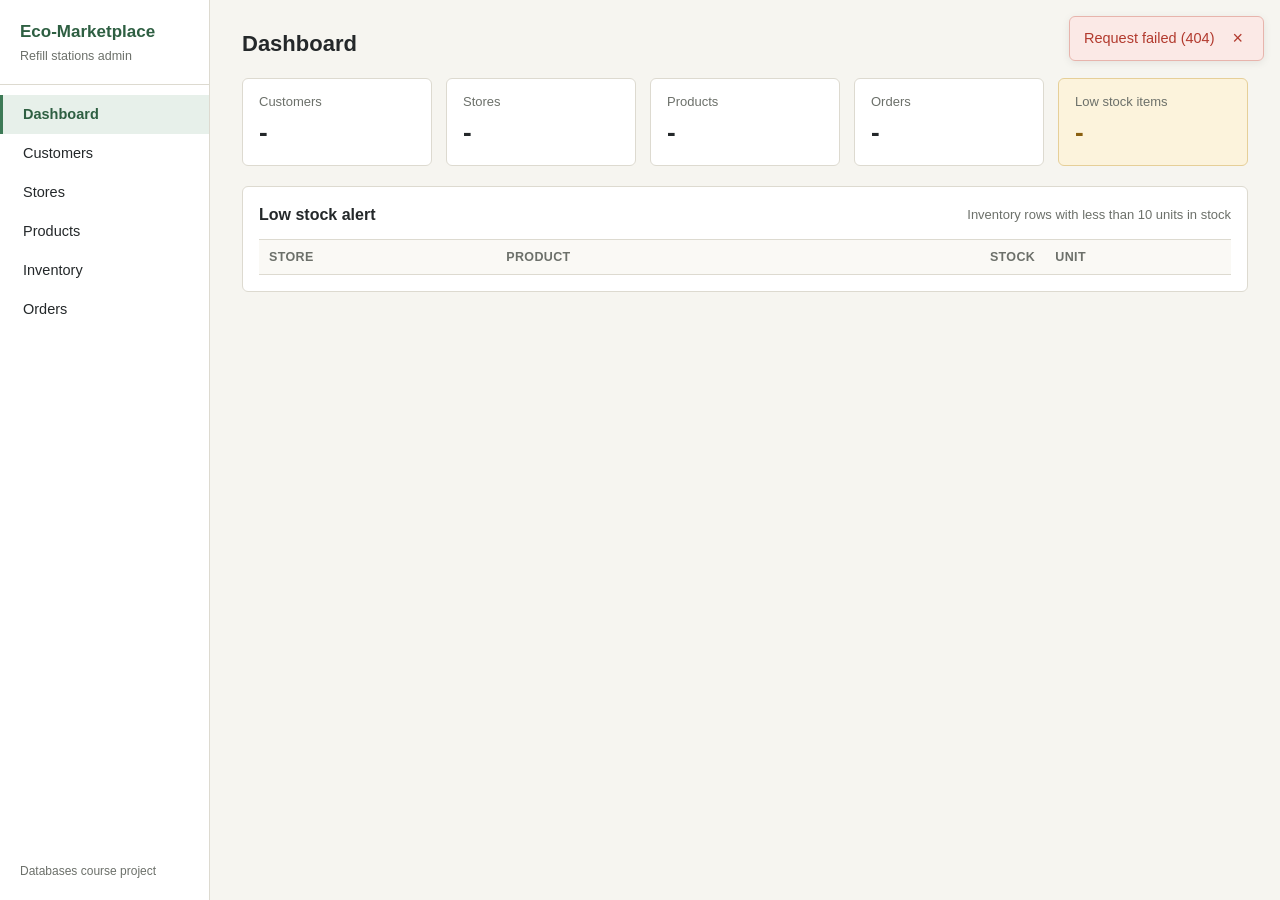
==== static/index.html @ 3e4364f2 "Add web GUI connected to the API" ====
<!DOCTYPE html>
<html lang="en">
<head>
  <meta charset="utf-8">
  <meta name="viewport" content="width=device-width, initial-scale=1">
  <title>Eco-Marketplace Admin</title>
  <link rel="icon" href="data:,">
  <link rel="stylesheet" href="/static/css/style.css">
</head>
<body>
<div class="layout">
  <aside class="sidebar">
    <div class="brand">
      <strong>Eco-Marketplace</strong>
      <span>Refill stations admin</span>
    </div>
    <nav class="nav">
      <a href="#dashboard" data-section="dashboard">Dashboard</a>
      <a href="#customers" data-section="customers">Customers</a>
      <a href="#stores" data-section="stores">Stores</a>
      <a href="#products" data-section="products">Products</a>
      <a href="#inventory" data-section="inventory">Inventory</a>
      <a href="#orders" data-section="orders">Orders</a>
    </nav>
    <p class="sidebar-note">Databases course project</p>
  </aside>

  <main class="content">
    <div id="message" class="message" hidden>
      <span id="message-text"></span>
      <button type="button" id="message-close" class="message-close" aria-label="Close">&times;</button>
    </div>

    <!-- Dashboard -->
    <section id="section-dashboard" class="section">
      <h1>Dashboard</h1>
      <div class="cards">
        <div class="card"><span class="card-label">Customers</span><span class="card-value" id="count-clientes">-</span></div>
        <div class="card"><span class="card-label">Stores</span><span class="card-value" id="count-tiendas">-</span></div>
        <div class="card"><span class="card-label">Products</span><span class="card-value" id="count-productos">-</span></div>
        <div class="card"><span class="card-label">Orders</span><span class="card-value" id="count-pedidos">-</span></div>
        <div class="card card-warn"><span class="card-label">Low stock items</span><span class="card-value" id="count-stock_bajo">-</span></div>
      </div>

      <div class="panel">
        <div class="panel-head">
          <h2>Low stock alert</h2>
          <span class="muted">Inventory rows with less than 10 units in stock</span>
        </div>
        <div class="table-wrap">
          <table>
            <thead>
              <tr><th>Store</th><th>Product</th><th class="num">Stock</th><th>Unit</th></tr>
            </thead>
            <tbody id="lowstock-body"></tbody>
          </table>
        </div>
      </div>
    </section>

    <!-- Customers -->
    <section id="section-customers" class="section" hidden>
      <h1>Customers</h1>
      <form id="customer-form" class="panel form-row">
        <label>Full name <input name="nombre_completo" required maxlength="100"></label>
        <label>Email <input name="correo_electronico" type="email" required maxlength="120"></label>
        <button type="submit" class="btn btn-primary">Add customer</button>
      </form>

      <div class="panel">
        <div class="panel-head">
          <h2>Customer list</h2>
          <input id="customer-search" type="search" placeholder="Search by name or email" class="search">
        </div>
        <div class="table-wrap">
          <table>
            <thead>
              <tr><th>ID</th><th>Name</th><th>Email</th><th class="num">Eco-points</th><th class="actions">Actions</th></tr>
            </thead>
            <tbody id="customers-body"></tbody>
          </table>
        </div>
      </div>
    </section>

    <!-- Stores -->
    <section id="section-stores" class="section" hidden>
      <h1>Stores</h1>
      <form id="store-form" class="panel form-row">
        <label>Branch name <input name="nombre_sucursal" required maxlength="100"></label>
        <label class="grow">Address <input name="direccion" required maxlength="200"></label>
        <button type="submit" class="btn btn-primary">Add store</button>
      </form>
      <div class="panel">
        <div class="table-wrap">
          <table>
            <thead>
              <tr><th>ID</th><th>Branch name</th><th>Address</th><th class="actions">Actions</th></tr>
            </thead>
            <tbody id="stores-body"></tbody>
          </table>
        </div>
      </div>
    </section>

    <!-- Products -->
    <section id="section-products" class="section" hidden>
      <h1>Products</h1>
      <form id="product-form" class="panel form-row">
        <label class="grow">Name <input name="nombre" required maxlength="100"></label>
        <label>Unit <input name="unidad_medida" required maxlength="20" list="unit-options" placeholder="liters, grams..."></label>
        <button type="submit" class="btn btn-primary">Add product</button>
      </form>
      <datalist id="unit-options">
        <option value="liters"></option>
        <option value="milliliters"></option>
        <option value="grams"></option>
        <option value="kilograms"></option>
      </datalist>
      <div class="panel">
        <div class="table-wrap">
          <table>
            <thead>
              <tr><th>ID</th><th>Name</th><th>Unit</th><th class="actions">Actions</th></tr>
            </thead>
            <tbody id="products-body"></tbody>
          </table>
        </div>
      </div>
    </section>

    <!-- Inventory -->
    <section id="section-inventory" class="section" hidden>
      <h1>Inventory</h1>
      <form id="inventory-form" class="panel form-row">
        <label>Store <select name="tienda_id" class="store-select" required></select></label>
        <label>Product <select name="producto_id" class="product-select" required></select></label>
        <label>Quantity <input name="cantidad_stock" type="number" min="0" step="0.01" required></label>
        <button type="submit" class="btn btn-primary">Add to inventory</button>
      </form>
      <div class="panel">
        <div class="panel-head">
          <h2>Stock per store</h2>
          <label class="inline-label">Store
            <select id="inventory-filter"></select>
          </label>
        </div>
        <div class="table-wrap">
          <table>
            <thead>
              <tr><th>Store</th><th>Product</th><th class="num">Stock</th><th>Unit</th><th class="actions">Actions</th></tr>
            </thead>
            <tbody id="inventory-body"></tbody>
          </table>
        </div>
      </div>
    </section>

    <!-- Orders -->
    <section id="section-orders" class="section" hidden>
      <h1>Orders</h1>
      <form id="order-form" class="panel">
        <h2>New refill order</h2>
        <div class="form-row">
          <label>Customer <select name="cliente_id" id="order-customer" required></select></label>
          <label>Store <select name="tienda_id" id="order-store" class="store-select" required></select></label>
          <label>Product <select name="producto_id" id="order-product" class="product-select" required></select></label>
          <label>Quantity
            <span class="with-unit">
              <input name="cantidad_comprada" id="order-qty" type="number" min="0.01" step="0.01" required>
              <span id="order-unit" class="unit"></span>
            </span>
          </label>
          <button type="submit" class="btn btn-primary">Register order</button>
        </div>
        <p id="order-hint" class="hint"></p>
        <div id="order-result" class="order-result" hidden></div>
      </form>

      <div class="panel">
        <div class="panel-head">
          <h2>All orders</h2>
          <span class="muted">Newest first</span>
        </div>
        <div class="table-wrap">
          <table>
            <thead>
              <tr><th>#</th><th>Date</th><th>Customer</th><th>Store</th><th>Product</th><th class="num">Quantity</th><th class="num">Points</th><th class="actions">Actions</th></tr>
            </thead>
            <tbody id="orders-body"></tbody>
          </table>
        </div>
      </div>
    </section>
  </main>
</div>

<dialog id="edit-dialog">
  <form id="edit-form">
    <h2 id="edit-title">Edit</h2>
    <div id="edit-fields"></div>
    <p id="edit-error" class="dialog-error" hidden></p>
    <div class="dialog-buttons">
      <button type="button" class="btn" id="edit-cancel">Cancel</button>
      <button type="submit" class="btn btn-primary">Save changes</button>
    </div>
  </form>
</dialog>

<dialog id="confirm-dialog">
  <form method="dialog">
    <h2>Are you sure?</h2>
    <p id="confirm-text"></p>
    <div class="dialog-buttons">
      <button value="no" class="btn">Cancel</button>
      <button value="yes" class="btn btn-danger" id="confirm-yes">Yes, continue</button>
    </div>
  </form>
</dialog>

<dialog id="history-dialog" class="wide">
  <h2 id="history-title">Order history</h2>
  <p id="history-summary" class="muted"></p>
  <div class="table-wrap">
    <table>
      <thead>
        <tr><th>#</th><th>Date</th><th>Store</th><th>Product</th><th class="num">Quantity</th><th class="num">Points</th></tr>
      </thead>
      <tbody id="history-body"></tbody>
    </table>
  </div>
  <div class="dialog-buttons">
    <button type="button" class="btn" id="history-close">Close</button>
  </div>
</dialog>

<script src="/static/js/api.js"></script>
<script src="/static/js/app.js"></script>
</body>
</html>
---- static/css/style.css ----
:root {
  --bg: #f6f5f0;
  --surface: #ffffff;
  --border: #dddad0;
  --text: #24282a;
  --muted: #6c706a;
  --accent: #3d7a56;
  --accent-dark: #2e5f42;
  --accent-soft: #e7f0ea;
  --danger: #b23a2e;
  --danger-soft: #fbe9e6;
  --warn: #8a5f10;
  --warn-soft: #fcf3dc;
  --radius: 6px;
}

* {
  box-sizing: border-box;
}

[hidden] {
  display: none !important;
}

body {
  margin: 0;
  background: var(--bg);
  color: var(--text);
  font-family: -apple-system, "Segoe UI", Roboto, Helvetica, Arial, sans-serif;
  font-size: 14.5px;
  line-height: 1.45;
}

h1 {
  font-size: 22px;
  font-weight: 600;
  margin: 0 0 18px;
}

h2 {
  font-size: 16px;
  font-weight: 600;
  margin: 0;
}

.muted {
  color: var(--muted);
  font-size: 13px;
}

/* Layout */

.layout {
  display: flex;
  min-height: 100vh;
}

.sidebar {
  width: 210px;
  flex-shrink: 0;
  background: var(--surface);
  border-right: 1px solid var(--border);
  padding: 20px 0;
  display: flex;
  flex-direction: column;
  position: sticky;
  top: 0;
  height: 100vh;
}

.brand {
  padding: 0 20px 18px;
  border-bottom: 1px solid var(--border);
  margin-bottom: 10px;
}

.brand strong {
  display: block;
  font-size: 17px;
  color: var(--accent-dark);
}

.brand span {
  color: var(--muted);
  font-size: 12.5px;
}

.nav a {
  display: block;
  padding: 9px 20px;
  color: var(--text);
  text-decoration: none;
  border-left: 3px solid transparent;
}

.nav a:hover {
  background: var(--bg);
}

.nav a.active {
  background: var(--accent-soft);
  border-left-color: var(--accent);
  color: var(--accent-dark);
  font-weight: 600;
}

.sidebar-note {
  margin: auto 20px 0;
  color: var(--muted);
  font-size: 12px;
}

.content {
  flex: 1;
  min-width: 0;
  padding: 28px 32px 48px;
  max-width: 1200px;
}

/* Panels and cards */

.panel {
  background: var(--surface);
  border: 1px solid var(--border);
  border-radius: var(--radius);
  padding: 16px;
  margin-bottom: 20px;
}

.panel-head {
  display: flex;
  align-items: center;
  justify-content: space-between;
  gap: 12px;
  flex-wrap: wrap;
  margin-bottom: 12px;
}

.cards {
  display: grid;
  grid-template-columns: repeat(auto-fit, minmax(150px, 1fr));
  gap: 14px;
  margin-bottom: 20px;
}

.card {
  background: var(--surface);
  border: 1px solid var(--border);
  border-radius: var(--radius);
  padding: 14px 16px;
}

.card-label {
  display: block;
  color: var(--muted);
  font-size: 13px;
}

.card-value {
  display: block;
  font-size: 26px;
  font-weight: 600;
  margin-top: 2px;
}

.card-warn {
  border-color: #e6cf98;
  background: var(--warn-soft);
}

.card-warn .card-value {
  color: var(--warn);
}

/* Forms */

.form-row {
  display: flex;
  flex-wrap: wrap;
  align-items: flex-end;
  gap: 12px;
}

#order-form h2 {
  margin-bottom: 12px;
}

label {
  display: flex;
  flex-direction: column;
  gap: 4px;
  font-size: 13px;
  color: var(--muted);
}

label.grow {
  flex: 1;
  min-width: 220px;
}

.inline-label {
  flex-direction: row;
  align-items: center;
  gap: 8px;
}

input,
select {
  font: inherit;
  color: var(--text);
  padding: 7px 9px;
  border: 1px solid #c9c6bb;
  border-radius: 4px;
  background: #fff;
  min-width: 170px;
}

input:focus,
select:focus {
  outline: 2px solid var(--accent-soft);
  border-color: var(--accent);
}

.search {
  width: 260px;
}

.with-unit {
  display: flex;
  align-items: center;
  gap: 6px;
}

.with-unit input {
  min-width: 0;
  width: 120px;
}

.unit {
  color: var(--text);
  min-width: 60px;
}

.hint {
  margin: 10px 0 0;
  color: var(--muted);
  font-size: 13px;
  min-height: 1em;
}

.order-result {
  margin-top: 12px;
  padding: 10px 12px;
  border: 1px solid #b9d4c2;
  background: var(--accent-soft);
  border-radius: 4px;
}

/* Buttons */

.btn {
  font: inherit;
  padding: 7px 14px;
  border: 1px solid #c9c6bb;
  border-radius: 4px;
  background: #fff;
  color: var(--text);
  cursor: pointer;
}

.btn:hover {
  background: var(--bg);
}

.btn-primary {
  background: var(--accent);
  border-color: var(--accent);
  color: #fff;
}

.btn-primary:hover {
  background: var(--accent-dark);
}

.btn-danger {
  background: var(--danger);
  border-color: var(--danger);
  color: #fff;
}

.btn-danger:hover {
  background: #96301f;
}

.btn-small {
  padding: 3px 9px;
  font-size: 13px;
}

.btn-danger-text {
  color: var(--danger);
}

.btn-danger-text:hover {
  background: var(--danger-soft);
}

/* Tables */

.table-wrap {
  overflow-x: auto;
}

table {
  width: 100%;
  border-collapse: collapse;
}

th,
td {
  text-align: left;
  padding: 8px 10px;
  border-bottom: 1px solid var(--border);
  vertical-align: middle;
}

th {
  font-size: 12.5px;
  font-weight: 600;
  color: var(--muted);
  text-transform: uppercase;
  letter-spacing: 0.03em;
  background: #faf9f5;
  border-top: 1px solid var(--border);
}

tbody tr:hover {
  background: #fafaf7;
}

.num {
  text-align: right;
  white-space: nowrap;
}

.actions {
  text-align: right;
  white-space: nowrap;
}

.actions .btn + .btn {
  margin-left: 4px;
}

td.empty {
  text-align: center;
  color: var(--muted);
  padding: 18px;
}

tr.low td {
  background: var(--warn-soft);
}

tr.low td.num {
  color: var(--warn);
}

.tag {
  display: inline-block;
  font-size: 11px;
  font-weight: 600;
  padding: 1px 6px;
  border-radius: 3px;
  background: #f1dca6;
  color: var(--warn);
  margin-left: 4px;
}

.stock-input {
  width: 110px;
  min-width: 0;
  text-align: right;
  padding: 4px 6px;
}

/* Message bar */

.message {
  position: fixed;
  top: 16px;
  right: 16px;
  z-index: 10;
  max-width: 420px;
  display: flex;
  align-items: flex-start;
  gap: 12px;
  padding: 11px 14px;
  border-radius: var(--radius);
  border: 1px solid;
  box-shadow: 0 2px 8px rgba(0, 0, 0, 0.08);
}

.message.success {
  background: var(--accent-soft);
  border-color: #a9cbb4;
  color: var(--accent-dark);
}

.message.error {
  background: var(--danger-soft);
  border-color: #e7b4ac;
  color: var(--danger);
  font-weight: 500;
}

.message-close {
  margin-left: auto;
  border: none;
  background: none;
  font-size: 18px;
  line-height: 1;
  cursor: pointer;
  color: inherit;
}

/* Dialogs */

dialog {
  border: 1px solid var(--border);
  border-radius: var(--radius);
  padding: 20px;
  width: min(440px, 92vw);
  color: var(--text);
}

dialog.wide {
  width: min(760px, 94vw);
}

dialog::backdrop {
  background: rgba(30, 35, 32, 0.35);
}

dialog h2 {
  margin-bottom: 12px;
}

#edit-fields label {
  margin-bottom: 12px;
}

#edit-fields input {
  width: 100%;
}

.dialog-error {
  color: var(--danger);
  background: var(--danger-soft);
  padding: 8px 10px;
  border-radius: 4px;
  margin: 0 0 12px;
}

.dialog-buttons {
  display: flex;
  justify-content: flex-end;
  gap: 8px;
  margin-top: 16px;
}

/* Narrow screens: sidebar becomes a top bar */

@media (max-width: 900px) {
  .layout {
    flex-direction: column;
  }

  .sidebar {
    width: auto;
    height: auto;
    position: static;
    flex-direction: row;
    flex-wrap: wrap;
    align-items: center;
    padding: 10px 16px;
    border-right: none;
    border-bottom: 1px solid var(--border);
  }

  .brand {
    border: none;
    padding: 0 16px 0 0;
    margin: 0;
  }

  .nav {
    display: flex;
    flex-wrap: wrap;
  }

  .nav a {
    padding: 6px 10px;
    border-left: none;
    border-bottom: 2px solid transparent;
  }

  .nav a.active {
    border-bottom-color: var(--accent);
  }

  .sidebar-note {
    display: none;
  }

  .content {
    padding: 20px 16px 40px;
  }
}
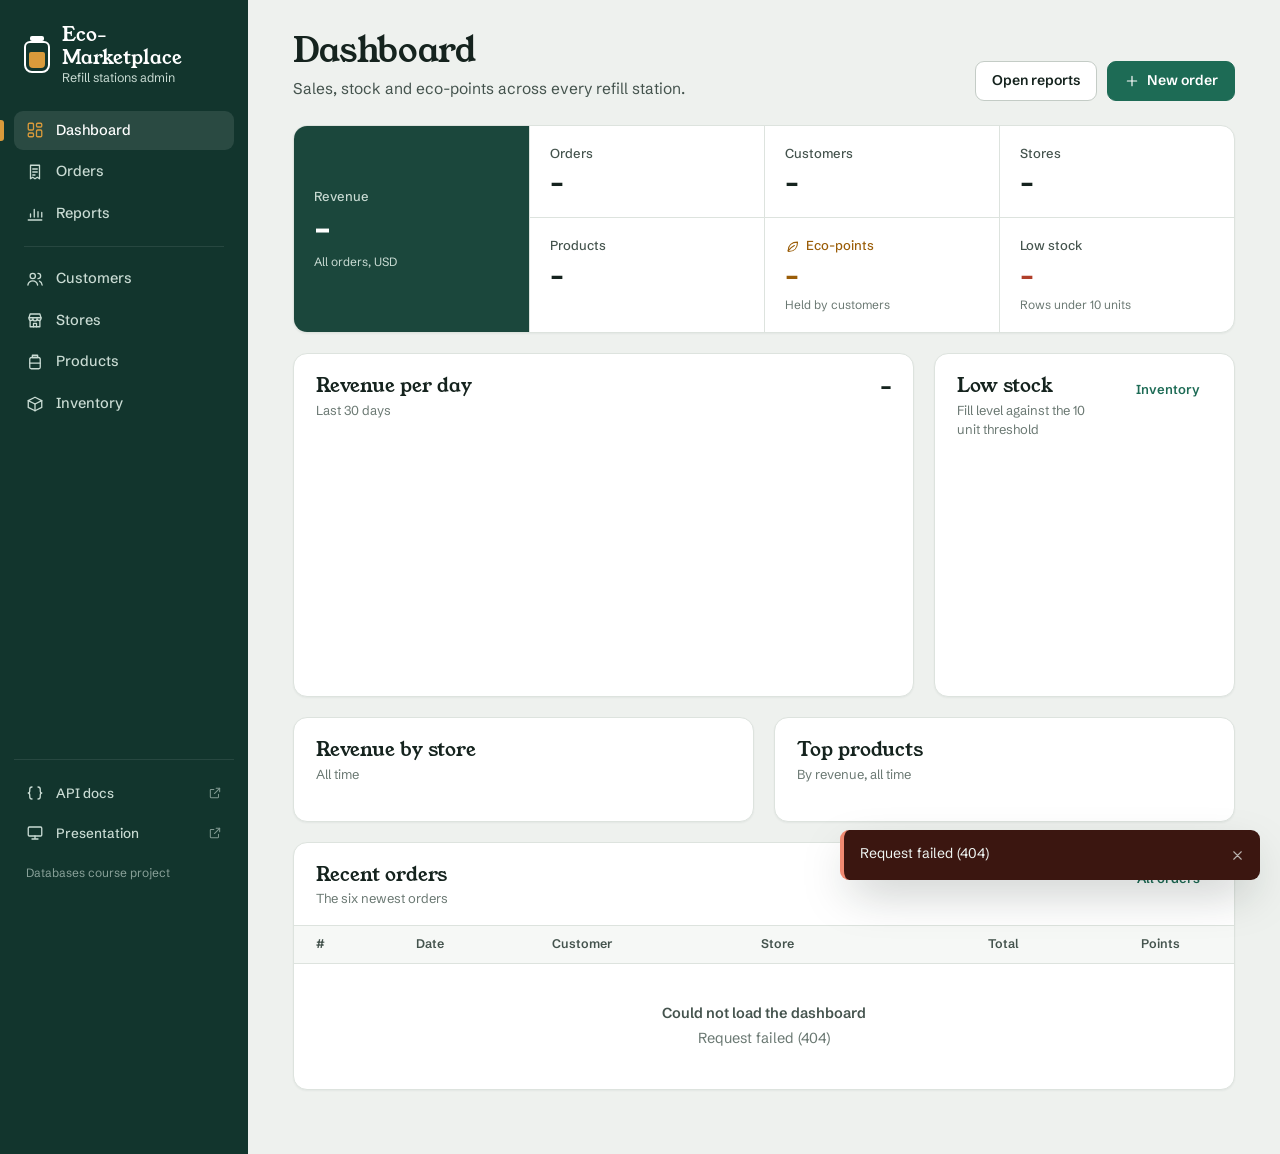
==== commit 941fe00d: "Redesign the GUI: multi-product orders, order detail and reports page" ====
--- a/static/index.html
+++ b/static/index.html
@@ -3,238 +3,679 @@
 <head>
   <meta charset="utf-8">
   <meta name="viewport" content="width=device-width, initial-scale=1">
+  <meta name="color-scheme" content="light dark">
   <title>Eco-Marketplace Admin</title>
-  <link rel="icon" href="data:,">
+  <link rel="icon" href="data:image/svg+xml,%3Csvg xmlns='http://www.w3.org/2000/svg' viewBox='0 0 32 32'%3E%3Crect x='10' y='2' width='12' height='5' rx='1.5' fill='%23133A31'/%3E%3Crect x='6' y='7' width='20' height='23' rx='5' fill='%23133A31'/%3E%3Crect x='9' y='15' width='14' height='12' rx='3' fill='%23E0A447'/%3E%3C/svg%3E">
+  <link rel="preconnect" href="https://fonts.googleapis.com">
+  <link rel="preconnect" href="https://fonts.gstatic.com" crossorigin>
+  <link rel="stylesheet" href="https://fonts.googleapis.com/css2?family=Schibsted+Grotesk:wght@400;500;600;700&family=Young+Serif&display=swap">
   <link rel="stylesheet" href="/static/css/style.css">
 </head>
 <body>
-<div class="layout">
-  <aside class="sidebar">
-    <div class="brand">
-      <strong>Eco-Marketplace</strong>
-      <span>Refill stations admin</span>
+
+<!-- Icons used across the page. Each <symbol> is drawn with <svg><use href="#i-name"/></svg>. -->
+<svg width="0" height="0" style="position:absolute" aria-hidden="true">
+  <defs>
+    <symbol id="i-dashboard" viewBox="0 0 24 24"><rect x="3" y="3" width="7" height="9" rx="1.5"/><rect x="14" y="3" width="7" height="5" rx="1.5"/><rect x="14" y="12" width="7" height="9" rx="1.5"/><rect x="3" y="16" width="7" height="5" rx="1.5"/></symbol>
+    <symbol id="i-orders" viewBox="0 0 24 24"><path d="M6 3h12v18l-3-2-3 2-3-2-3 2z"/><path d="M9 8h6M9 12h6M9 16h3"/></symbol>
+    <symbol id="i-reports" viewBox="0 0 24 24"><path d="M3 20h18"/><path d="M6 16v-4M11 16V6M16 16V9M21 16v-6"/></symbol>
+    <symbol id="i-customers" viewBox="0 0 24 24"><circle cx="9" cy="8" r="3.5"/><path d="M2.5 20c.8-3.6 3.4-5.5 6.5-5.5s5.7 1.9 6.5 5.5"/><path d="M16 4.5a3.5 3.5 0 0 1 0 7M18 14.8c1.9.7 3.1 2.4 3.5 5.2"/></symbol>
+    <symbol id="i-stores" viewBox="0 0 24 24"><path d="M4 9 5.5 4h13L20 9"/><path d="M4 9h16v1.5a2.7 2.7 0 0 1-5.3 0 2.7 2.7 0 0 1-5.4 0 2.7 2.7 0 0 1-5.3 0z"/><path d="M5.5 13v8h13v-8"/><path d="M10 21v-4.5h4V21"/></symbol>
+    <symbol id="i-products" viewBox="0 0 24 24"><path d="M8.5 3h7v3h-7z"/><path d="M7.5 6h9A2.5 2.5 0 0 1 19 8.5V19a2 2 0 0 1-2 2H7a2 2 0 0 1-2-2V8.5A2.5 2.5 0 0 1 7.5 6z"/><path d="M5 13.5h14"/></symbol>
+    <symbol id="i-inventory" viewBox="0 0 24 24"><path d="M3 7.5 12 3l9 4.5-9 4.5z"/><path d="M3 7.5v9L12 21l9-4.5v-9"/><path d="M12 12v9"/></symbol>
+    <symbol id="i-api" viewBox="0 0 24 24"><path d="M8 4C6 4 5 5 5 7v2c0 1.5-1 3-2 3 1 0 2 1.5 2 3v2c0 2 1 3 3 3M16 4c2 0 3 1 3 3v2c0 1.5 1 3 2 3-1 0-2 1.5-2 3v2c0 2-1 3-3 3"/></symbol>
+    <symbol id="i-slides" viewBox="0 0 24 24"><rect x="3" y="4" width="18" height="12" rx="1.5"/><path d="M12 16v4M8 20h8"/></symbol>
+    <symbol id="i-external" viewBox="0 0 24 24"><path d="M14 4h6v6"/><path d="M20 4l-9 9"/><path d="M18 14v5a1 1 0 0 1-1 1H5a1 1 0 0 1-1-1V7a1 1 0 0 1 1-1h5"/></symbol>
+    <symbol id="i-menu" viewBox="0 0 24 24"><path d="M4 7h16M4 12h16M4 17h16"/></symbol>
+    <symbol id="i-close" viewBox="0 0 24 24"><path d="M6 6l12 12M18 6 6 18"/></symbol>
+    <symbol id="i-plus" viewBox="0 0 24 24"><path d="M12 5v14M5 12h14"/></symbol>
+    <symbol id="i-trash" viewBox="0 0 24 24"><path d="M4 7h16M10 11v6M14 11v6"/><path d="M6 7l1 13h10l1-13M9 7V4h6v3"/></symbol>
+    <symbol id="i-download" viewBox="0 0 24 24"><path d="M12 4v11M7 10l5 5 5-5"/><path d="M4 19h16"/></symbol>
+    <symbol id="i-print" viewBox="0 0 24 24"><path d="M7 9V3h10v6"/><rect x="3" y="9" width="18" height="8" rx="1.5"/><path d="M7 14h10v7H7z"/></symbol>
+    <symbol id="i-search" viewBox="0 0 24 24"><circle cx="11" cy="11" r="6.5"/><path d="m20 20-4.2-4.2"/></symbol>
+    <symbol id="i-leaf" viewBox="0 0 24 24"><path d="M5 19C5 10 11 5 20 5c0 9-5 15-14 15"/><path d="M5 19c3-4 6-6.5 10-8.5"/></symbol>
+  </defs>
+</svg>
+
+<a class="skip-link" href="#main">Skip to content</a>
+
+<div class="app">
+  <!-- Top bar: only visible on narrow screens, where the sidebar becomes a drawer -->
+  <header class="topbar">
+    <button type="button" class="icon-btn topbar-menu" id="nav-toggle" aria-controls="sidebar" aria-expanded="false" aria-label="Open navigation">
+      <svg class="icon"><use href="#i-menu"/></svg>
+    </button>
+    <a href="#dashboard" class="topbar-brand">
+      <span class="brand-mark" aria-hidden="true"><span></span></span>
+      Eco-Marketplace
+    </a>
+  </header>
+
+  <aside class="sidebar" id="sidebar" aria-label="Main navigation">
+    <a href="#dashboard" class="brand">
+      <span class="brand-mark" aria-hidden="true"><span></span></span>
+      <span class="brand-text">
+        <strong>Eco-Marketplace</strong>
+        <span>Refill stations admin</span>
+      </span>
+    </a>
+
+    <nav class="nav">
+      <a href="#dashboard" data-page="dashboard"><svg class="icon"><use href="#i-dashboard"/></svg>Dashboard</a>
+      <a href="#orders" data-page="orders"><svg class="icon"><use href="#i-orders"/></svg>Orders</a>
+      <a href="#reports" data-page="reports"><svg class="icon"><use href="#i-reports"/></svg>Reports</a>
+      <hr>
+      <a href="#customers" data-page="customers"><svg class="icon"><use href="#i-customers"/></svg>Customers</a>
+      <a href="#stores" data-page="stores"><svg class="icon"><use href="#i-stores"/></svg>Stores</a>
+      <a href="#products" data-page="products"><svg class="icon"><use href="#i-products"/></svg>Products</a>
+      <a href="#inventory" data-page="inventory"><svg class="icon"><use href="#i-inventory"/></svg>Inventory</a>
+    </nav>
+
+    <div class="sidebar-links">
+      <a href="/api/docs" target="_blank" rel="noopener">
+        <svg class="icon"><use href="#i-api"/></svg>API docs
+        <svg class="icon icon-ext" aria-hidden="true"><use href="#i-external"/></svg>
+        <span class="sr-only">(opens in a new tab)</span>
+      </a>
+      <a href="/presentation" target="_blank" rel="noopener">
+        <svg class="icon"><use href="#i-slides"/></svg>Presentation
+        <svg class="icon icon-ext" aria-hidden="true"><use href="#i-external"/></svg>
+        <span class="sr-only">(opens in a new tab)</span>
+      </a>
+      <p class="sidebar-note">Databases course project</p>
     </div>
-    <nav class="nav">
-      <a href="#dashboard" data-section="dashboard">Dashboard</a>
-      <a href="#customers" data-section="customers">Customers</a>
-      <a href="#stores" data-section="stores">Stores</a>
-      <a href="#products" data-section="products">Products</a>
-      <a href="#inventory" data-section="inventory">Inventory</a>
-      <a href="#orders" data-section="orders">Orders</a>
-    </nav>
-    <p class="sidebar-note">Databases course project</p>
   </aside>
-
-  <main class="content">
-    <div id="message" class="message" hidden>
-      <span id="message-text"></span>
-      <button type="button" id="message-close" class="message-close" aria-label="Close">&times;</button>
-    </div>
-
-    <!-- Dashboard -->
-    <section id="section-dashboard" class="section">
-      <h1>Dashboard</h1>
-      <div class="cards">
-        <div class="card"><span class="card-label">Customers</span><span class="card-value" id="count-clientes">-</span></div>
-        <div class="card"><span class="card-label">Stores</span><span class="card-value" id="count-tiendas">-</span></div>
-        <div class="card"><span class="card-label">Products</span><span class="card-value" id="count-productos">-</span></div>
-        <div class="card"><span class="card-label">Orders</span><span class="card-value" id="count-pedidos">-</span></div>
-        <div class="card card-warn"><span class="card-label">Low stock items</span><span class="card-value" id="count-stock_bajo">-</span></div>
+  <div class="scrim" id="scrim" hidden></div>
+
+  <main class="main" id="main" tabindex="-1">
+
+    <!-- ============================== Dashboard ============================== -->
+    <section class="page" id="page-dashboard" data-title="Dashboard" hidden>
+      <header class="page-head">
+        <div>
+          <h1 tabindex="-1">Dashboard</h1>
+          <p class="lede">Sales, stock and eco-points across every refill station.</p>
+        </div>
+        <div class="page-actions">
+          <a href="#reports" class="btn">Open reports</a>
+          <a href="#orders" class="btn btn-primary"><svg class="icon"><use href="#i-plus"/></svg>New order</a>
+        </div>
+      </header>
+
+      <section class="ledger" aria-label="Key figures">
+        <div class="kpi kpi-lead">
+          <span class="kpi-label">Revenue</span>
+          <span class="kpi-value" id="kpi-ingresos">–</span>
+          <span class="kpi-note">All orders, USD</span>
+        </div>
+        <div class="kpi">
+          <span class="kpi-label">Orders</span>
+          <span class="kpi-value" id="kpi-pedidos">–</span>
+        </div>
+        <div class="kpi">
+          <span class="kpi-label">Customers</span>
+          <span class="kpi-value" id="kpi-clientes">–</span>
+        </div>
+        <div class="kpi">
+          <span class="kpi-label">Stores</span>
+          <span class="kpi-value" id="kpi-tiendas">–</span>
+        </div>
+        <div class="kpi">
+          <span class="kpi-label">Products</span>
+          <span class="kpi-value" id="kpi-productos">–</span>
+        </div>
+        <div class="kpi kpi-points">
+          <span class="kpi-label"><svg class="icon"><use href="#i-leaf"/></svg>Eco-points</span>
+          <span class="kpi-value" id="kpi-puntos_ecologicos">–</span>
+          <span class="kpi-note">Held by customers</span>
+        </div>
+        <a class="kpi kpi-alert" href="#inventory">
+          <span class="kpi-label">Low stock</span>
+          <span class="kpi-value" id="kpi-stock_bajo">–</span>
+          <span class="kpi-note">Rows under 10 units</span>
+        </a>
+      </section>
+
+      <div class="dash-grid">
+        <article class="panel dash-daily">
+          <header class="panel-head">
+            <div>
+              <h2>Revenue per day</h2>
+              <p class="panel-sub">Last 30 days</p>
+            </div>
+            <p class="panel-figure" id="daily-total">–</p>
+          </header>
+          <div class="chart chart-line" id="dash-daily-chart" role="img" aria-label="Revenue per day for the last 30 days"></div>
+        </article>
+
+        <article class="panel dash-low">
+          <header class="panel-head">
+            <div>
+              <h2>Low stock</h2>
+              <p class="panel-sub">Fill level against the 10 unit threshold</p>
+            </div>
+            <a href="#inventory" class="btn btn-sm btn-ghost">Inventory</a>
+          </header>
+          <ul class="stock-list" id="dash-low"></ul>
+        </article>
+
+        <article class="panel dash-stores">
+          <header class="panel-head">
+            <div>
+              <h2>Revenue by store</h2>
+              <p class="panel-sub">All time</p>
+            </div>
+          </header>
+          <div id="dash-stores"></div>
+        </article>
+
+        <article class="panel dash-top">
+          <header class="panel-head">
+            <div>
+              <h2>Top products</h2>
+              <p class="panel-sub">By revenue, all time</p>
+            </div>
+          </header>
+          <div id="dash-top"></div>
+        </article>
+
+        <article class="panel dash-recent">
+          <header class="panel-head">
+            <div>
+              <h2>Recent orders</h2>
+              <p class="panel-sub">The six newest orders</p>
+            </div>
+            <a href="#orders" class="btn btn-sm btn-ghost">All orders</a>
+          </header>
+          <div class="table-wrap">
+            <table>
+              <thead>
+                <tr><th>#</th><th>Date</th><th>Customer</th><th>Store</th><th class="num">Total</th><th class="num">Points</th><th class="actions"><span class="sr-only">Actions</span></th></tr>
+              </thead>
+              <tbody id="dash-recent"></tbody>
+            </table>
+          </div>
+        </article>
       </div>
-
-      <div class="panel">
-        <div class="panel-head">
-          <h2>Low stock alert</h2>
-          <span class="muted">Inventory rows with less than 10 units in stock</span>
-        </div>
+    </section>
+
+    <!-- ============================== Orders ============================== -->
+    <section class="page" id="page-orders" data-title="Orders" hidden>
+      <header class="page-head">
+        <div>
+          <h1 tabindex="-1">Orders</h1>
+          <p class="lede">Build a refill order line by line, then review or change past orders.</p>
+        </div>
+      </header>
+
+      <form class="panel cart" id="cart-form" novalidate>
+        <div class="cart-main">
+          <h2>New order</h2>
+          <div class="field-row">
+            <label class="field">Customer
+              <select id="cart-customer" required></select>
+            </label>
+            <label class="field">Store
+              <select id="cart-store" required></select>
+            </label>
+          </div>
+
+          <fieldset class="cart-add" id="cart-add" disabled>
+            <legend class="sr-only">Add a product line</legend>
+            <label class="field grow">Product
+              <select id="cart-product"></select>
+            </label>
+            <label class="field field-qty">Quantity
+              <span class="input-unit">
+                <input id="cart-qty" type="number" min="0.01" step="0.01" inputmode="decimal" placeholder="0.00">
+                <span class="unit" id="cart-unit"></span>
+              </span>
+            </label>
+            <button type="button" class="btn" id="cart-add-btn"><svg class="icon"><use href="#i-plus"/></svg>Add line</button>
+          </fieldset>
+          <p class="hint" id="cart-hint" aria-live="polite">Choose a store to see the products it stocks.</p>
+
+          <div class="table-wrap">
+            <table class="cart-table stack-mobile">
+              <thead>
+                <tr>
+                  <th>Product</th>
+                  <th class="num">Unit price</th>
+                  <th class="num">In stock</th>
+                  <th class="num">Quantity</th>
+                  <th class="num">Subtotal</th>
+                  <th class="num">Points</th>
+                  <th class="actions"><span class="sr-only">Remove</span></th>
+                </tr>
+              </thead>
+              <tbody id="cart-body"></tbody>
+            </table>
+          </div>
+        </div>
+
+        <aside class="receipt" aria-label="Order summary">
+          <h3>Summary</h3>
+          <dl class="receipt-rows">
+            <div><dt>Customer</dt><dd id="sum-customer">Not chosen</dd></div>
+            <div><dt>Store</dt><dd id="sum-store">Not chosen</dd></div>
+            <div><dt>Lines</dt><dd id="sum-lines">0</dd></div>
+          </dl>
+          <div class="receipt-total">
+            <span>Total</span>
+            <strong id="sum-total">$0.00</strong>
+          </div>
+          <p class="receipt-points"><svg class="icon"><use href="#i-leaf"/></svg><span id="sum-points">0</span> eco-points to earn</p>
+          <button type="submit" class="btn btn-primary btn-block" id="cart-submit" disabled>Place order</button>
+          <button type="button" class="btn btn-ghost btn-block" id="cart-clear">Clear lines</button>
+        </aside>
+      </form>
+
+      <article class="panel">
+        <header class="panel-head panel-head-wrap">
+          <div>
+            <h2>Order history</h2>
+            <p class="panel-sub" id="orders-count">Newest first</p>
+          </div>
+          <div class="filters">
+            <label class="field field-inline">Customer
+              <select id="orders-filter-customer"></select>
+            </label>
+            <label class="field field-inline">Store
+              <select id="orders-filter-store"></select>
+            </label>
+          </div>
+        </header>
         <div class="table-wrap">
           <table>
             <thead>
-              <tr><th>Store</th><th>Product</th><th class="num">Stock</th><th>Unit</th></tr>
+              <tr><th>#</th><th>Date</th><th>Customer</th><th>Store</th><th class="num">Products</th><th class="num">Total</th><th class="num">Points</th><th class="actions"><span class="sr-only">Actions</span></th></tr>
             </thead>
-            <tbody id="lowstock-body"></tbody>
+            <tbody id="orders-body"></tbody>
           </table>
         </div>
+      </article>
+    </section>
+
+    <!-- ============================== Reports ============================== -->
+    <section class="page" id="page-reports" data-title="Reports" hidden>
+      <header class="page-head">
+        <div>
+          <h1 tabindex="-1">Reports</h1>
+          <p class="lede">Sales by store, product, customer and day for the dates you pick.</p>
+        </div>
+        <div class="page-actions">
+          <button type="button" class="btn" id="print-all"><svg class="icon"><use href="#i-print"/></svg>Print all</button>
+        </div>
+      </header>
+
+      <form class="panel range" id="range-form">
+        <label class="field">From
+          <input type="date" id="range-desde">
+        </label>
+        <label class="field">To
+          <input type="date" id="range-hasta">
+        </label>
+        <div class="presets" role="group" aria-label="Quick ranges">
+          <button type="button" class="chip" data-days="7">7 days</button>
+          <button type="button" class="chip" data-days="30">30 days</button>
+          <button type="button" class="chip" data-days="90">90 days</button>
+          <button type="button" class="chip" data-days="all">All time</button>
+        </div>
+        <button type="submit" class="btn btn-primary">Run reports</button>
+      </form>
+      <p class="print-only print-range" id="print-range"></p>
+
+      <div class="report-grid">
+        <article class="panel report" id="report-daily">
+          <header class="panel-head panel-head-wrap">
+            <div>
+              <h2>Revenue per day</h2>
+              <p class="panel-sub" id="daily-sub">Every day in the range, including days without sales</p>
+            </div>
+            <div class="report-actions">
+              <button type="button" class="btn btn-sm" data-csv="daily"><svg class="icon"><use href="#i-download"/></svg>Export CSV</button>
+              <button type="button" class="btn btn-sm" data-print="report-daily"><svg class="icon"><use href="#i-print"/></svg>Print</button>
+            </div>
+          </header>
+          <div class="report-stats" id="daily-stats"></div>
+          <div class="chart chart-line" id="report-daily-chart" role="img" aria-label="Revenue per day"></div>
+          <details class="report-table">
+            <summary>Show daily table</summary>
+            <div class="table-wrap">
+              <table>
+                <thead><tr><th>Day</th><th class="num">Orders</th><th class="num">Revenue</th></tr></thead>
+                <tbody id="daily-body"></tbody>
+              </table>
+            </div>
+          </details>
+        </article>
+
+        <article class="panel report" id="report-stores">
+          <header class="panel-head panel-head-wrap">
+            <div>
+              <h2>Sales by store</h2>
+              <p class="panel-sub">Revenue, orders and average ticket per branch</p>
+            </div>
+            <div class="report-actions">
+              <button type="button" class="btn btn-sm" data-csv="stores"><svg class="icon"><use href="#i-download"/></svg>Export CSV</button>
+              <button type="button" class="btn btn-sm" data-print="report-stores"><svg class="icon"><use href="#i-print"/></svg>Print</button>
+            </div>
+          </header>
+          <div class="report-split">
+          <div id="stores-chart"></div>
+          <div class="table-wrap">
+            <table>
+              <thead><tr><th>Store</th><th class="num">Orders</th><th class="num">Revenue</th><th class="num">Avg. ticket</th></tr></thead>
+              <tbody id="stores-report-body"></tbody>
+            </table>
+          </div>
+          </div>
+        </article>
+
+        <article class="panel report" id="report-products">
+          <header class="panel-head panel-head-wrap">
+            <div>
+              <h2>Best-selling products</h2>
+              <p class="panel-sub">Ranked by revenue</p>
+            </div>
+            <div class="report-actions">
+              <label class="field field-inline">Show
+                <select id="products-limit">
+                  <option value="5">Top 5</option>
+                  <option value="10" selected>Top 10</option>
+                  <option value="20">Top 20</option>
+                </select>
+              </label>
+              <button type="button" class="btn btn-sm" data-csv="products"><svg class="icon"><use href="#i-download"/></svg>Export CSV</button>
+              <button type="button" class="btn btn-sm" data-print="report-products"><svg class="icon"><use href="#i-print"/></svg>Print</button>
+            </div>
+          </header>
+          <div class="report-split">
+          <div id="products-chart"></div>
+          <div class="table-wrap">
+            <table>
+              <thead><tr><th>Product</th><th class="num">Quantity sold</th><th class="num">Orders</th><th class="num">Revenue</th></tr></thead>
+              <tbody id="products-report-body"></tbody>
+            </table>
+          </div>
+          </div>
+        </article>
+
+        <article class="panel report" id="report-customers">
+          <header class="panel-head panel-head-wrap">
+            <div>
+              <h2>Top customers</h2>
+              <p class="panel-sub">Ranked by amount spent</p>
+            </div>
+            <div class="report-actions">
+              <label class="field field-inline">Show
+                <select id="customers-limit">
+                  <option value="5">Top 5</option>
+                  <option value="10" selected>Top 10</option>
+                  <option value="20">Top 20</option>
+                </select>
+              </label>
+              <button type="button" class="btn btn-sm" data-csv="customers"><svg class="icon"><use href="#i-download"/></svg>Export CSV</button>
+              <button type="button" class="btn btn-sm" data-print="report-customers"><svg class="icon"><use href="#i-print"/></svg>Print</button>
+            </div>
+          </header>
+          <div class="report-split">
+          <div id="customers-chart"></div>
+          <div class="table-wrap">
+            <table>
+              <thead><tr><th>Customer</th><th class="num">Orders</th><th class="num">Spent</th><th class="num">Points held</th></tr></thead>
+              <tbody id="customers-report-body"></tbody>
+            </table>
+          </div>
+          </div>
+        </article>
       </div>
     </section>
 
-    <!-- Customers -->
-    <section id="section-customers" class="section" hidden>
-      <h1>Customers</h1>
-      <form id="customer-form" class="panel form-row">
-        <label>Full name <input name="nombre_completo" required maxlength="100"></label>
-        <label>Email <input name="correo_electronico" type="email" required maxlength="120"></label>
-        <button type="submit" class="btn btn-primary">Add customer</button>
+    <!-- ============================== Customers ============================== -->
+    <section class="page" id="page-customers" data-title="Customers" hidden>
+      <header class="page-head">
+        <div>
+          <h1 tabindex="-1">Customers</h1>
+          <p class="lede">People who refill at our stations and the eco-points they hold.</p>
+        </div>
+      </header>
+
+      <form id="customer-form" class="panel form-panel">
+        <h2>Add a customer</h2>
+        <div class="field-row">
+          <label class="field grow">Full name <input name="nombre_completo" required maxlength="100" autocomplete="off"></label>
+          <label class="field grow">Email <input name="correo_electronico" type="email" required maxlength="120" autocomplete="off"></label>
+          <button type="submit" class="btn btn-primary">Add customer</button>
+        </div>
       </form>
 
-      <div class="panel">
-        <div class="panel-head">
-          <h2>Customer list</h2>
-          <input id="customer-search" type="search" placeholder="Search by name or email" class="search">
-        </div>
+      <article class="panel">
+        <header class="panel-head panel-head-wrap">
+          <div>
+            <h2>Customer list</h2>
+            <p class="panel-sub" id="customers-count"></p>
+          </div>
+          <label class="search">
+            <svg class="icon" aria-hidden="true"><use href="#i-search"/></svg>
+            <span class="sr-only">Search customers</span>
+            <input id="customer-search" type="search" placeholder="Search by name or email">
+          </label>
+        </header>
         <div class="table-wrap">
           <table>
             <thead>
-              <tr><th>ID</th><th>Name</th><th>Email</th><th class="num">Eco-points</th><th class="actions">Actions</th></tr>
+              <tr><th>ID</th><th>Name</th><th>Email</th><th class="num">Eco-points</th><th class="actions"><span class="sr-only">Actions</span></th></tr>
             </thead>
             <tbody id="customers-body"></tbody>
           </table>
         </div>
-      </div>
+      </article>
     </section>
 
-    <!-- Stores -->
-    <section id="section-stores" class="section" hidden>
-      <h1>Stores</h1>
-      <form id="store-form" class="panel form-row">
-        <label>Branch name <input name="nombre_sucursal" required maxlength="100"></label>
-        <label class="grow">Address <input name="direccion" required maxlength="200"></label>
-        <button type="submit" class="btn btn-primary">Add store</button>
+    <!-- ============================== Stores ============================== -->
+    <section class="page" id="page-stores" data-title="Stores" hidden>
+      <header class="page-head">
+        <div>
+          <h1 tabindex="-1">Stores</h1>
+          <p class="lede">Refill stations and where to find them.</p>
+        </div>
+      </header>
+
+      <form id="store-form" class="panel form-panel">
+        <h2>Add a store</h2>
+        <div class="field-row">
+          <label class="field">Branch name <input name="nombre_sucursal" required maxlength="100" autocomplete="off"></label>
+          <label class="field grow">Address <input name="direccion" required maxlength="200" autocomplete="off"></label>
+          <button type="submit" class="btn btn-primary">Add store</button>
+        </div>
       </form>
-      <div class="panel">
+
+      <article class="panel">
+        <header class="panel-head">
+          <div>
+            <h2>Store list</h2>
+            <p class="panel-sub" id="stores-count"></p>
+          </div>
+        </header>
         <div class="table-wrap">
           <table>
             <thead>
-              <tr><th>ID</th><th>Branch name</th><th>Address</th><th class="actions">Actions</th></tr>
+              <tr><th>ID</th><th>Branch name</th><th>Address</th><th class="actions"><span class="sr-only">Actions</span></th></tr>
             </thead>
             <tbody id="stores-body"></tbody>
           </table>
         </div>
-      </div>
+      </article>
     </section>
 
-    <!-- Products -->
-    <section id="section-products" class="section" hidden>
-      <h1>Products</h1>
-      <form id="product-form" class="panel form-row">
-        <label class="grow">Name <input name="nombre" required maxlength="100"></label>
-        <label>Unit <input name="unidad_medida" required maxlength="20" list="unit-options" placeholder="liters, grams..."></label>
-        <button type="submit" class="btn btn-primary">Add product</button>
+    <!-- ============================== Products ============================== -->
+    <section class="page" id="page-products" data-title="Products" hidden>
+      <header class="page-head">
+        <div>
+          <h1 tabindex="-1">Products</h1>
+          <p class="lede">Everything sold by weight or volume, with its price per unit.</p>
+        </div>
+      </header>
+
+      <form id="product-form" class="panel form-panel">
+        <h2>Add a product</h2>
+        <div class="field-row">
+          <label class="field grow">Name <input name="nombre" required maxlength="100" autocomplete="off"></label>
+          <label class="field">Unit <input name="unidad_medida" required maxlength="20" list="unit-options" placeholder="liters, kg…"></label>
+          <label class="field field-price">Price per unit (USD)
+            <span class="input-unit input-prefix">
+              <span class="unit">$</span>
+              <input name="precio_unitario" type="number" min="0" step="0.01" inputmode="decimal" required placeholder="0.00">
+            </span>
+          </label>
+          <button type="submit" class="btn btn-primary">Add product</button>
+        </div>
       </form>
       <datalist id="unit-options">
         <option value="liters"></option>
         <option value="milliliters"></option>
+        <option value="kg"></option>
         <option value="grams"></option>
-        <option value="kilograms"></option>
+        <option value="units"></option>
       </datalist>
-      <div class="panel">
+
+      <article class="panel">
+        <header class="panel-head">
+          <div>
+            <h2>Product list</h2>
+            <p class="panel-sub" id="products-count"></p>
+          </div>
+        </header>
         <div class="table-wrap">
           <table>
             <thead>
-              <tr><th>ID</th><th>Name</th><th>Unit</th><th class="actions">Actions</th></tr>
+              <tr><th>ID</th><th>Name</th><th>Unit</th><th class="num">Price per unit</th><th class="actions"><span class="sr-only">Actions</span></th></tr>
             </thead>
             <tbody id="products-body"></tbody>
           </table>
         </div>
-      </div>
+      </article>
     </section>
 
-    <!-- Inventory -->
-    <section id="section-inventory" class="section" hidden>
-      <h1>Inventory</h1>
-      <form id="inventory-form" class="panel form-row">
-        <label>Store <select name="tienda_id" class="store-select" required></select></label>
-        <label>Product <select name="producto_id" class="product-select" required></select></label>
-        <label>Quantity <input name="cantidad_stock" type="number" min="0" step="0.01" required></label>
-        <button type="submit" class="btn btn-primary">Add to inventory</button>
+    <!-- ============================== Inventory ============================== -->
+    <section class="page" id="page-inventory" data-title="Inventory" hidden>
+      <header class="page-head">
+        <div>
+          <h1 tabindex="-1">Inventory</h1>
+          <p class="lede">Stock of each product at each store. Rows under 10 units are flagged.</p>
+        </div>
+      </header>
+
+      <form id="inventory-form" class="panel form-panel">
+        <h2>Stock a product at a store</h2>
+        <div class="field-row">
+          <label class="field">Store <select name="tienda_id" id="inventory-store" required></select></label>
+          <label class="field grow">Product <select name="producto_id" id="inventory-product" required></select></label>
+          <label class="field field-qty">Quantity <input name="cantidad_stock" type="number" min="0" step="0.01" inputmode="decimal" required placeholder="0.00"></label>
+          <button type="submit" class="btn btn-primary">Add to inventory</button>
+        </div>
       </form>
-      <div class="panel">
-        <div class="panel-head">
-          <h2>Stock per store</h2>
-          <label class="inline-label">Store
-            <select id="inventory-filter"></select>
-          </label>
-        </div>
+
+      <article class="panel">
+        <header class="panel-head panel-head-wrap">
+          <div>
+            <h2>Stock per store</h2>
+            <p class="panel-sub">Edit a quantity and press Enter or Save</p>
+          </div>
+          <div class="filters">
+            <label class="field field-inline">Store
+              <select id="inventory-filter"></select>
+            </label>
+            <label class="check"><input type="checkbox" id="inventory-low-only"> Low stock only</label>
+          </div>
+        </header>
         <div class="table-wrap">
           <table>
             <thead>
-              <tr><th>Store</th><th>Product</th><th class="num">Stock</th><th>Unit</th><th class="actions">Actions</th></tr>
+              <tr><th>Store</th><th>Product</th><th>Level</th><th class="num">Stock</th><th class="actions"><span class="sr-only">Actions</span></th></tr>
             </thead>
             <tbody id="inventory-body"></tbody>
           </table>
         </div>
-      </div>
-    </section>
-
-    <!-- Orders -->
-    <section id="section-orders" class="section" hidden>
-      <h1>Orders</h1>
-      <form id="order-form" class="panel">
-        <h2>New refill order</h2>
-        <div class="form-row">
-          <label>Customer <select name="cliente_id" id="order-customer" required></select></label>
-          <label>Store <select name="tienda_id" id="order-store" class="store-select" required></select></label>
-          <label>Product <select name="producto_id" id="order-product" class="product-select" required></select></label>
-          <label>Quantity
-            <span class="with-unit">
-              <input name="cantidad_comprada" id="order-qty" type="number" min="0.01" step="0.01" required>
-              <span id="order-unit" class="unit"></span>
-            </span>
-          </label>
-          <button type="submit" class="btn btn-primary">Register order</button>
-        </div>
-        <p id="order-hint" class="hint"></p>
-        <div id="order-result" class="order-result" hidden></div>
-      </form>
-
-      <div class="panel">
-        <div class="panel-head">
-          <h2>All orders</h2>
-          <span class="muted">Newest first</span>
-        </div>
-        <div class="table-wrap">
-          <table>
-            <thead>
-              <tr><th>#</th><th>Date</th><th>Customer</th><th>Store</th><th>Product</th><th class="num">Quantity</th><th class="num">Points</th><th class="actions">Actions</th></tr>
-            </thead>
-            <tbody id="orders-body"></tbody>
-          </table>
-        </div>
-      </div>
+      </article>
     </section>
   </main>
 </div>
 
-<dialog id="edit-dialog">
-  <form id="edit-form">
-    <h2 id="edit-title">Edit</h2>
-    <div id="edit-fields"></div>
-    <p id="edit-error" class="dialog-error" hidden></p>
-    <div class="dialog-buttons">
-      <button type="button" class="btn" id="edit-cancel">Cancel</button>
+<!-- Toast messages are added here by toast() in util.js -->
+<div class="toasts" id="toasts" aria-live="polite"></div>
+
+<!-- Edit dialog shared by customers, stores and products -->
+<dialog id="edit-dialog" class="modal" aria-labelledby="edit-title">
+  <form id="edit-form" novalidate>
+    <header class="modal-head">
+      <h2 id="edit-title">Edit</h2>
+      <button type="button" class="icon-btn" data-close aria-label="Close"><svg class="icon"><use href="#i-close"/></svg></button>
+    </header>
+    <div class="modal-body" id="edit-fields"></div>
+    <p class="form-error" id="edit-error" role="alert" hidden></p>
+    <footer class="modal-foot">
+      <button type="button" class="btn" data-close>Cancel</button>
       <button type="submit" class="btn btn-primary">Save changes</button>
-    </div>
+    </footer>
   </form>
 </dialog>
 
-<dialog id="confirm-dialog">
+<!-- Confirmation dialog used before deleting or cancelling -->
+<dialog id="confirm-dialog" class="modal modal-sm" aria-labelledby="confirm-title">
   <form method="dialog">
-    <h2>Are you sure?</h2>
-    <p id="confirm-text"></p>
-    <div class="dialog-buttons">
-      <button value="no" class="btn">Cancel</button>
-      <button value="yes" class="btn btn-danger" id="confirm-yes">Yes, continue</button>
-    </div>
+    <header class="modal-head">
+      <h2 id="confirm-title">Are you sure?</h2>
+    </header>
+    <p class="modal-body" id="confirm-text"></p>
+    <footer class="modal-foot">
+      <button value="no" class="btn" autofocus>Keep it</button>
+      <button value="yes" class="btn btn-danger" id="confirm-yes">Delete</button>
+    </footer>
   </form>
 </dialog>
 
-<dialog id="history-dialog" class="wide">
-  <h2 id="history-title">Order history</h2>
-  <p id="history-summary" class="muted"></p>
-  <div class="table-wrap">
-    <table>
-      <thead>
-        <tr><th>#</th><th>Date</th><th>Store</th><th>Product</th><th class="num">Quantity</th><th class="num">Points</th></tr>
-      </thead>
-      <tbody id="history-body"></tbody>
-    </table>
-  </div>
-  <div class="dialog-buttons">
-    <button type="button" class="btn" id="history-close">Close</button>
+<!-- Customer order history -->
+<dialog id="history-dialog" class="modal modal-wide" aria-labelledby="history-title">
+  <header class="modal-head">
+    <div>
+      <h2 id="history-title">Order history</h2>
+      <p class="panel-sub" id="history-summary"></p>
+    </div>
+    <button type="button" class="icon-btn" data-close aria-label="Close"><svg class="icon"><use href="#i-close"/></svg></button>
+  </header>
+  <div class="modal-body">
+    <div class="table-wrap">
+      <table>
+        <thead>
+          <tr><th>#</th><th>Date</th><th>Store</th><th>Products</th><th class="num">Total</th><th class="num">Points</th><th class="actions"><span class="sr-only">Actions</span></th></tr>
+        </thead>
+        <tbody id="history-body"></tbody>
+      </table>
+    </div>
   </div>
 </dialog>
 
+<!-- Order detail drawer: lines, date, add/edit/remove lines, cancel order -->
+<dialog id="order-drawer" class="drawer" aria-labelledby="drawer-title">
+  <header class="drawer-head">
+    <div>
+      <h2 id="drawer-title">Order</h2>
+      <p class="panel-sub" id="drawer-sub"></p>
+    </div>
+    <button type="button" class="icon-btn" data-close aria-label="Close order details"><svg class="icon"><use href="#i-close"/></svg></button>
+  </header>
+  <div class="drawer-body" id="drawer-body"></div>
+</dialog>
+
 <script src="/static/js/api.js"></script>
+<script src="/static/js/util.js"></script>
+<script src="/static/js/charts.js"></script>
+<script src="/static/js/dashboard.js"></script>
+<script src="/static/js/catalog.js"></script>
+<script src="/static/js/orders.js"></script>
+<script src="/static/js/reports.js"></script>
 <script src="/static/js/app.js"></script>
 </body>
 </html>
--- a/static/css/style.css
+++ b/static/css/style.css
@@ -1,20 +1,92 @@
+/* =====================================================================
+   Eco-Marketplace admin
+   Look: pine-green glass sidebar, cool mineral paper, amber for eco-points.
+   Motif: the refill jar. Its fill level shows stock all over the app.
+   Type: Young Serif for headings, Schibsted Grotesk for text and numbers.
+   ===================================================================== */
+
 :root {
-  --bg: #f6f5f0;
+  --paper: #eef1ee;
   --surface: #ffffff;
-  --border: #dddad0;
-  --text: #24282a;
-  --muted: #6c706a;
-  --accent: #3d7a56;
-  --accent-dark: #2e5f42;
-  --accent-soft: #e7f0ea;
-  --danger: #b23a2e;
-  --danger-soft: #fbe9e6;
-  --warn: #8a5f10;
-  --warn-soft: #fcf3dc;
-  --radius: 6px;
-}
-
-* {
+  --surface-2: #f6f8f6;
+  --line: #dde3de;
+  --line-strong: #c4ccc6;
+  --ink: #15231e;
+  --ink-2: #44534d;
+  --muted: #6a7872;
+
+  --pine: #12352d;
+  --pine-2: #1b473c;
+  --pine-text: #c9dbd3;
+
+  --green: #1d6b55;
+  --green-strong: #145240;
+  --green-soft: #e1eee8;
+  --on-green: #ffffff;
+  --amber: #9a5d08;
+  --amber-fill: #d99a3b;
+  --amber-soft: #f7ebd6;
+  --red: #b03f2a;
+  --red-soft: #f9e4de;
+  --on-red: #ffffff;
+
+  --chart-line: #1d6b55;
+  --chart-area: rgba(29, 107, 85, 0.12);
+
+  --radius-sm: 6px;
+  --radius: 9px;
+  --radius-lg: 14px;
+  --shadow: 0 1px 2px rgba(21, 35, 30, 0.05);
+  --shadow-pop: 0 18px 48px -12px rgba(21, 35, 30, 0.35);
+
+  --font-display: "Young Serif", Georgia, "Times New Roman", serif;
+  --font-ui: "Schibsted Grotesk", system-ui, -apple-system, "Segoe UI", Roboto, sans-serif;
+  /* big numbers use the UI face: Young Serif only has old-style figures, which bounce */
+  --font-figure: var(--font-ui);
+
+  --sidebar-w: 248px;
+  color-scheme: light;
+}
+
+@media (prefers-color-scheme: dark) {
+  :root {
+    --paper: #0e1613;
+    --surface: #151f1b;
+    --surface-2: #1a2621;
+    --line: #26332d;
+    --line-strong: #34443d;
+    --ink: #e4ece8;
+    --ink-2: #b4c2bb;
+    --muted: #8a9a93;
+
+    --pine: #0a120f;
+    --pine-text: #a9bdb4;
+
+    --green: #5bbd9b;
+    --green-strong: #7fd0b3;
+    --green-soft: #183a30;
+    --on-green: #08130f;
+    --amber: #e8b062;
+    --amber-fill: #d99a3b;
+    --amber-soft: #36290f;
+    --red: #f08a72;
+    --red-soft: #3e201a;
+    --on-red: #1c0a06;
+    --pine-2: #183a30;
+
+    --chart-line: #5bbd9b;
+    --chart-area: rgba(91, 189, 155, 0.14);
+    --shadow: none;
+    --shadow-pop: 0 18px 48px -12px rgba(0, 0, 0, 0.7);
+    color-scheme: dark;
+  }
+}
+
+/* ---------- base ---------- */
+
+*,
+*::before,
+*::after {
   box-sizing: border-box;
 }
 
@@ -22,498 +94,2267 @@
   display: none !important;
 }
 
+html {
+  -webkit-text-size-adjust: 100%;
+}
+
 body {
   margin: 0;
-  background: var(--bg);
-  color: var(--text);
-  font-family: -apple-system, "Segoe UI", Roboto, Helvetica, Arial, sans-serif;
+  background: var(--paper);
+  color: var(--ink);
+  font-family: var(--font-ui);
   font-size: 14.5px;
-  line-height: 1.45;
+  line-height: 1.5;
+  -webkit-font-smoothing: antialiased;
+}
+
+h1,
+h2,
+h3 {
+  margin: 0;
+  font-weight: 400;
+  color: var(--ink);
 }
 
 h1 {
-  font-size: 22px;
-  font-weight: 600;
-  margin: 0 0 18px;
+  font-family: var(--font-display);
+  font-size: clamp(26px, 3.2vw, 34px);
+  line-height: 1.1;
+  letter-spacing: -0.01em;
 }
 
 h2 {
-  font-size: 16px;
-  font-weight: 600;
-  margin: 0;
+  font-family: var(--font-display);
+  font-size: 19px;
+  line-height: 1.25;
+}
+
+h3 {
+  font-family: var(--font-ui);
+  font-size: 14.5px;
+  font-weight: 650;
+}
+
+h1:focus {
+  outline: none;
+}
+
+a {
+  color: var(--green);
+}
+
+button,
+input,
+select {
+  font: inherit;
+  color: inherit;
+}
+
+:focus-visible {
+  outline: 2px solid var(--green);
+  outline-offset: 2px;
+}
+
+.icon {
+  width: 18px;
+  height: 18px;
+  flex-shrink: 0;
+  fill: none;
+  stroke: currentColor;
+  stroke-width: 1.75;
+  stroke-linecap: round;
+  stroke-linejoin: round;
+}
+
+.sr-only {
+  position: absolute;
+  width: 1px;
+  height: 1px;
+  overflow: hidden;
+  clip: rect(0 0 0 0);
+  white-space: nowrap;
 }
 
 .muted {
   color: var(--muted);
-  font-size: 13px;
-}
-
-/* Layout */
-
-.layout {
-  display: flex;
+  font-weight: 400;
+}
+
+.strong {
+  font-weight: 600;
+}
+
+.nowrap {
+  white-space: nowrap;
+}
+
+.skip-link {
+  position: absolute;
+  left: 12px;
+  top: -60px;
+  z-index: 100;
+  padding: 8px 14px;
+  border-radius: var(--radius);
+  background: var(--surface);
+  color: var(--ink);
+}
+
+.skip-link:focus {
+  top: 12px;
+}
+
+.print-only {
+  display: none;
+}
+
+/* ---------- layout ---------- */
+
+.app {
+  display: grid;
+  grid-template-columns: var(--sidebar-w) minmax(0, 1fr);
   min-height: 100vh;
-}
+  /* paints the sidebar color down the whole left column, however long the page is */
+  background: linear-gradient(to right, var(--pine) var(--sidebar-w), transparent 0);
+}
+
+.main {
+  padding: 32px clamp(16px, 3.5vw, 48px) 64px;
+  max-width: 1480px;
+  width: 100%;
+}
+
+.main:focus {
+  outline: none;
+}
+
+/* ---------- sidebar ---------- */
 
 .sidebar {
-  width: 210px;
-  flex-shrink: 0;
-  background: var(--surface);
-  border-right: 1px solid var(--border);
-  padding: 20px 0;
-  display: flex;
-  flex-direction: column;
   position: sticky;
   top: 0;
   height: 100vh;
+  display: flex;
+  flex-direction: column;
+  gap: 24px;
+  padding: 22px 14px 18px;
+  background: var(--pine);
+  color: var(--pine-text);
+  overflow-y: auto;
+}
+
+.sidebar :focus-visible {
+  outline-color: var(--amber-fill);
 }
 
 .brand {
-  padding: 0 20px 18px;
-  border-bottom: 1px solid var(--border);
-  margin-bottom: 10px;
-}
-
-.brand strong {
+  display: flex;
+  align-items: center;
+  gap: 12px;
+  padding: 2px 10px;
+  color: #fff;
+  text-decoration: none;
+}
+
+.brand-text {
+  display: flex;
+  flex-direction: column;
+  line-height: 1.2;
+}
+
+.brand-text strong {
+  font-family: var(--font-display);
+  font-weight: 400;
+  font-size: 19px;
+}
+
+.brand-text span {
+  font-size: 12.5px;
+  color: var(--pine-text);
+}
+
+/* the jar logo: a lid, a glass body and an amber fill */
+.brand-mark {
+  position: relative;
+  width: 26px;
+  height: 32px;
+  flex-shrink: 0;
+  border: 2px solid currentColor;
+  border-radius: 6px 6px 8px 8px;
+  margin-top: 5px;
+}
+
+.brand-mark::before {
+  content: "";
+  position: absolute;
+  left: 4px;
+  right: 4px;
+  top: -7px;
+  height: 5px;
+  border-radius: 2px;
+  background: currentColor;
+}
+
+.brand-mark span {
+  position: absolute;
+  left: 3px;
+  right: 3px;
+  bottom: 3px;
+  height: 55%;
+  border-radius: 2px 2px 4px 4px;
+  background: var(--amber-fill);
+}
+
+.nav {
+  display: flex;
+  flex-direction: column;
+  gap: 2px;
+}
+
+.nav hr {
+  border: 0;
+  border-top: 1px solid rgba(255, 255, 255, 0.09);
+  margin: 10px 10px;
+}
+
+.nav a,
+.sidebar-links a {
+  position: relative;
+  display: flex;
+  align-items: center;
+  gap: 12px;
+  padding: 9px 12px;
+  border-radius: var(--radius);
+  color: var(--pine-text);
+  text-decoration: none;
+  font-weight: 500;
+}
+
+.nav a:hover,
+.sidebar-links a:hover {
+  background: rgba(255, 255, 255, 0.06);
+  color: #fff;
+}
+
+.nav a[aria-current="page"] {
+  background: rgba(255, 255, 255, 0.1);
+  color: #fff;
+}
+
+/* the active page gets a small amber "fill" mark */
+.nav a[aria-current="page"]::before {
+  content: "";
+  position: absolute;
+  left: -14px;
+  top: 9px;
+  bottom: 9px;
+  width: 4px;
+  border-radius: 0 3px 3px 0;
+  background: var(--amber-fill);
+}
+
+.nav a[aria-current="page"] .icon {
+  color: var(--amber-fill);
+}
+
+.sidebar-links {
+  margin-top: auto;
+  display: flex;
+  flex-direction: column;
+  gap: 2px;
+  padding-top: 14px;
+  border-top: 1px solid rgba(255, 255, 255, 0.09);
+}
+
+.sidebar-links a {
+  font-size: 13.5px;
+}
+
+.icon-ext {
+  width: 14px;
+  height: 14px;
+  margin-left: auto;
+  opacity: 0.6;
+}
+
+.sidebar-note {
+  margin: 10px 12px 0;
+  font-size: 12px;
+  color: var(--pine-text);
+  opacity: 0.65;
+}
+
+.topbar,
+.scrim {
+  display: none;
+}
+
+/* ---------- page header ---------- */
+
+.page-head {
+  display: flex;
+  align-items: flex-end;
+  justify-content: space-between;
+  gap: 16px 24px;
+  flex-wrap: wrap;
+  margin-bottom: 24px;
+}
+
+.lede {
+  margin: 8px 0 0;
+  color: var(--ink-2);
+  font-size: 15.5px;
+  max-width: 60ch;
+}
+
+.page-actions {
+  display: flex;
+  gap: 10px;
+  flex-wrap: wrap;
+}
+
+/* ---------- panels ---------- */
+
+.panel {
+  background: var(--surface);
+  border: 1px solid var(--line);
+  border-radius: var(--radius-lg);
+  box-shadow: var(--shadow);
+  padding: 20px 22px;
+  margin-bottom: 20px;
+  min-width: 0;
+}
+
+.panel-head {
+  display: flex;
+  align-items: flex-start;
+  justify-content: space-between;
+  gap: 12px 16px;
+  margin-bottom: 16px;
+}
+
+.panel-head-wrap {
+  flex-wrap: wrap;
+  align-items: flex-end;
+}
+
+.panel-sub {
+  margin: 3px 0 0;
+  color: var(--muted);
+  font-size: 13px;
+}
+
+.panel-figure {
+  margin: 0;
+  text-align: right;
+  font-family: var(--font-figure);
+  font-weight: 650;
+  letter-spacing: -0.02em;
+  font-size: 24px;
+  line-height: 1.1;
+}
+
+.panel-figure span {
   display: block;
+  font-weight: 400;
+  letter-spacing: 0;
+  margin-top: 4px;
+  font-family: var(--font-ui);
+  font-size: 12.5px;
+  color: var(--muted);
+}
+
+/* the panel is a full-bleed container for the table inside it */
+.panel > .table-wrap,
+.panel > details > .table-wrap {
+  margin: 0 -22px -20px;
+  border-top: 1px solid var(--line);
+}
+
+.form-panel h2 {
   font-size: 17px;
-  color: var(--accent-dark);
-}
-
-.brand span {
+  margin-bottom: 14px;
+}
+
+/* ---------- KPI ledger ---------- */
+
+.ledger {
+  display: grid;
+  grid-template-columns: 1.5fr repeat(6, minmax(0, 1fr));
+  background: var(--surface);
+  border: 1px solid var(--line);
+  border-radius: var(--radius-lg);
+  box-shadow: var(--shadow);
+  margin-bottom: 20px;
+  overflow: hidden;
+}
+
+.kpi {
+  display: flex;
+  flex-direction: column;
+  gap: 4px;
+  padding: 18px 20px;
+  border-left: 1px solid var(--line);
+  min-width: 0;
+  color: inherit;
+  text-decoration: none;
+}
+
+.kpi:first-child {
+  border-left: 0;
+}
+
+.kpi-label {
+  display: flex;
+  align-items: center;
+  gap: 6px;
+  color: var(--ink-2);
+  font-size: 13px;
+  font-weight: 500;
+}
+
+.kpi-label .icon {
+  width: 15px;
+  height: 15px;
+}
+
+.kpi-value {
+  font-family: var(--font-figure);
+  font-weight: 650;
+  letter-spacing: -0.02em;
+  font-size: 28px;
+  line-height: 1.15;
+  white-space: nowrap;
+}
+
+.kpi-note {
+  color: var(--muted);
+  font-size: 12px;
+}
+
+.kpi-lead {
+  background: var(--pine-2);
+  color: #fff;
+}
+
+.kpi-lead .kpi-label,
+.kpi-lead .kpi-note {
+  color: var(--pine-text);
+}
+
+.kpi-lead .kpi-value {
+  font-size: 34px;
+}
+
+.kpi-points .kpi-value,
+.kpi-points .kpi-label {
+  color: var(--amber);
+}
+
+.kpi-alert .kpi-value {
+  color: var(--red);
+}
+
+.kpi-alert.is-ok .kpi-value {
+  color: var(--green);
+}
+
+.kpi-alert:hover {
+  background: var(--surface-2);
+}
+
+/* ---------- dashboard grid ---------- */
+
+.dash-grid {
+  display: grid;
+  grid-template-columns: repeat(6, minmax(0, 1fr));
+  gap: 20px;
+}
+
+.dash-grid > .panel {
+  margin: 0;
+}
+
+.dash-daily {
+  grid-column: span 4;
+}
+
+.dash-low {
+  grid-column: span 2;
+}
+
+.dash-stores,
+.dash-top {
+  grid-column: span 3;
+}
+
+.dash-recent {
+  grid-column: span 6;
+}
+
+/* low stock list on the dashboard */
+.stock-list {
+  list-style: none;
+  margin: 0;
+  padding: 0;
+}
+
+.stock-list li {
+  display: flex;
+  align-items: center;
+  gap: 12px;
+  padding: 10px 0;
+  border-top: 1px solid var(--line);
+}
+
+.stock-list li:first-child {
+  border-top: 0;
+  padding-top: 2px;
+}
+
+.stock-name {
+  display: flex;
+  flex-direction: column;
+  min-width: 0;
+  line-height: 1.3;
+}
+
+.stock-name strong {
+  font-weight: 600;
+}
+
+.stock-name span {
   color: var(--muted);
   font-size: 12.5px;
 }
 
-.nav a {
+.stock-qty {
+  margin-left: auto;
+  font-weight: 650;
+  color: var(--red);
+  white-space: nowrap;
+}
+
+.stock-qty small {
+  font-weight: 400;
+  color: var(--muted);
+}
+
+.stock-list .stock-more,
+.stock-list .stock-ok {
+  justify-content: center;
+  font-size: 13px;
+}
+
+/* ---------- the jar: a stock level indicator ---------- */
+
+.jar {
+  position: relative;
+  display: inline-block;
+  vertical-align: middle;
+  width: 16px;
+  height: 24px;
+  flex-shrink: 0;
+  border: 1.5px solid var(--line-strong);
+  border-radius: 3px 3px 5px 5px;
+  margin-top: 3px;
+  background: var(--surface);
+}
+
+.jar::before {
+  content: "";
+  position: absolute;
+  left: 2px;
+  right: 2px;
+  top: -5px;
+  height: 3px;
+  border-radius: 1px;
+  background: var(--line-strong);
+}
+
+.jar span {
+  position: absolute;
+  left: 2px;
+  right: 2px;
+  bottom: 2px;
+  max-height: calc(100% - 4px);
+  min-height: 2px;
+  border-radius: 1px 1px 3px 3px;
+  background: var(--green);
+}
+
+.jar.is-low {
+  border-color: color-mix(in srgb, var(--red) 55%, transparent);
+}
+
+.jar.is-low::before {
+  background: color-mix(in srgb, var(--red) 55%, transparent);
+}
+
+.jar.is-low span {
+  background: var(--red);
+}
+
+/* ---------- charts ---------- */
+
+.chart {
+  position: relative;
+  min-height: 240px;
+}
+
+#report-daily-chart {
+  min-height: 260px;
+}
+
+.chart svg {
   display: block;
-  padding: 9px 20px;
-  color: var(--text);
-  text-decoration: none;
-  border-left: 3px solid transparent;
-}
-
-.nav a:hover {
-  background: var(--bg);
-}
-
-.nav a.active {
-  background: var(--accent-soft);
-  border-left-color: var(--accent);
-  color: var(--accent-dark);
-  font-weight: 600;
-}
-
-.sidebar-note {
-  margin: auto 20px 0;
-  color: var(--muted);
+  max-width: 100%;
+  height: auto;
+  overflow: visible;
+}
+
+.chart .grid {
+  stroke: var(--line);
+  stroke-width: 1;
+}
+
+.chart .axis {
+  fill: var(--muted);
+  font-size: 11.5px;
+  font-family: var(--font-ui);
+}
+
+.chart .line {
+  fill: none;
+  stroke: var(--chart-line);
+  stroke-width: 2.25;
+  stroke-linejoin: round;
+  stroke-linecap: round;
+}
+
+.chart .area {
+  fill: var(--chart-area);
+}
+
+.chart .guide {
+  stroke: var(--line-strong);
+  stroke-dasharray: 3 3;
+}
+
+.chart .dot {
+  fill: var(--surface);
+  stroke: var(--chart-line);
+  stroke-width: 2.5;
+}
+
+.chart .hit {
+  fill: transparent;
+  cursor: crosshair;
+}
+
+.tooltip {
+  position: absolute;
+  pointer-events: none;
+  display: flex;
+  flex-direction: column;
+  padding: 7px 11px;
+  border-radius: var(--radius-sm);
+  background: var(--ink);
+  color: var(--paper);
   font-size: 12px;
-}
-
-.content {
-  flex: 1;
-  min-width: 0;
-  padding: 28px 32px 48px;
-  max-width: 1200px;
-}
-
-/* Panels and cards */
-
-.panel {
-  background: var(--surface);
-  border: 1px solid var(--border);
-  border-radius: var(--radius);
-  padding: 16px;
-  margin-bottom: 20px;
-}
-
-.panel-head {
-  display: flex;
-  align-items: center;
+  line-height: 1.35;
+  white-space: nowrap;
+  box-shadow: var(--shadow-pop);
+}
+
+.tooltip strong {
+  font-size: 14px;
+}
+
+.tooltip span {
+  opacity: 0.8;
+}
+
+/* horizontal bars (HTML) */
+.bars {
+  list-style: none;
+  margin: 0;
+  padding: 0;
+  display: flex;
+  flex-direction: column;
+  gap: 14px;
+}
+
+.bar-top {
+  display: flex;
   justify-content: space-between;
   gap: 12px;
+  margin-bottom: 6px;
+}
+
+.bar-label {
+  font-weight: 600;
+  min-width: 0;
+  overflow: hidden;
+  text-overflow: ellipsis;
+  white-space: nowrap;
+}
+
+.bar-value {
+  font-weight: 600;
+  white-space: nowrap;
+}
+
+.bar-track {
+  height: 10px;
+  border-radius: 5px;
+  background: var(--surface-2);
+  box-shadow: inset 0 0 0 1px var(--line);
+  overflow: hidden;
+}
+
+.bar-fill {
+  display: block;
+  height: 100%;
+  border-radius: 5px;
+  background: var(--green);
+  min-width: 4px;
+  transform-origin: left;
+  animation: grow 0.7s cubic-bezier(0.2, 0.7, 0.2, 1) both;
+}
+
+.bars li:first-child .bar-fill {
+  background: var(--green-strong);
+}
+
+.bar-note {
+  margin-top: 4px;
+  color: var(--muted);
+  font-size: 12.5px;
+}
+
+@keyframes grow {
+  from {
+    transform: scaleX(0);
+  }
+}
+
+/* ---------- tables ---------- */
+
+.table-wrap {
+  position: relative; /* keeps hidden screen-reader labels inside the scroll box */
+  overflow-x: auto;
+  -webkit-overflow-scrolling: touch;
+}
+
+table {
+  width: 100%;
+  border-collapse: collapse;
+}
+
+th,
+td {
+  padding: 11px 16px;
+  text-align: left;
+  vertical-align: middle;
+  border-bottom: 1px solid var(--line);
+}
+
+th:first-child,
+td:first-child {
+  padding-left: 22px;
+}
+
+th:last-child,
+td:last-child {
+  padding-right: 22px;
+}
+
+thead th {
+  background: var(--surface-2);
+  color: var(--ink-2);
+  font-size: 12.5px;
+  font-weight: 600;
+  white-space: nowrap;
+  padding-top: 9px;
+  padding-bottom: 9px;
+}
+
+tbody tr:last-child td {
+  border-bottom: 0;
+}
+
+tbody tr:hover td {
+  background: color-mix(in srgb, var(--surface-2) 70%, transparent);
+}
+
+.num {
+  text-align: right;
+  white-space: nowrap;
+}
+
+td.id {
+  color: var(--muted);
+  width: 1%;
+  white-space: nowrap;
+}
+
+.actions {
+  text-align: right;
+  white-space: nowrap;
+  width: 1%;
+}
+
+.actions .btn + .btn,
+.actions .btn + .icon-btn {
+  margin-left: 6px;
+}
+
+tr.is-low td {
+  background: color-mix(in srgb, var(--red-soft) 55%, transparent);
+}
+
+tr.is-zero td {
+  color: var(--muted);
+}
+
+tr.total-row td {
+  font-weight: 650;
+  border-top: 1.5px solid var(--line-strong);
+  background: var(--surface-2);
+}
+
+.points {
+  display: inline-flex;
+  align-items: center;
+  padding: 1px 8px;
+  border-radius: 999px;
+  background: var(--amber-soft);
+  color: var(--amber);
+  font-weight: 600;
+  font-size: 13px;
+}
+
+.points-text {
+  color: var(--amber);
+}
+
+.rank {
+  display: inline-block;
+  width: 1.8em;
+  color: var(--muted);
+}
+
+.tag {
+  display: inline-block;
+  margin-left: 6px;
+  padding: 0 7px;
+  border-radius: 999px;
+  font-size: 11.5px;
+  font-weight: 600;
+  vertical-align: 1px;
+}
+
+.tag-low {
+  background: var(--red-soft);
+  color: var(--red);
+}
+
+/* loading and empty states */
+.skeleton {
+  display: block;
+  height: 12px;
+  width: 70%;
+  border-radius: 4px;
+  background: linear-gradient(90deg, var(--surface-2), var(--line), var(--surface-2));
+  background-size: 200% 100%;
+  animation: shimmer 1.2s linear infinite;
+}
+
+tr.loading-row td {
+  height: 46px;
+}
+
+@keyframes shimmer {
+  to {
+    background-position: -200% 0;
+  }
+}
+
+.empty {
+  display: flex;
+  flex-direction: column;
+  align-items: center;
+  gap: 4px;
+  padding: 28px 16px;
+  text-align: center;
+  color: var(--muted);
+}
+
+.empty strong {
+  color: var(--ink-2);
+  font-weight: 600;
+}
+
+.empty-row:hover td {
+  background: none;
+}
+
+/* ---------- forms ---------- */
+
+.field {
+  display: flex;
+  flex-direction: column;
+  gap: 6px;
+  min-width: 0;
+  font-size: 13px;
+  font-weight: 600;
+  color: var(--ink-2);
+}
+
+.field-row {
+  display: flex;
+  align-items: flex-end;
+  gap: 12px 14px;
   flex-wrap: wrap;
-  margin-bottom: 12px;
-}
-
-.cards {
-  display: grid;
-  grid-template-columns: repeat(auto-fit, minmax(150px, 1fr));
-  gap: 14px;
-  margin-bottom: 20px;
-}
-
-.card {
+}
+
+.field-row > .field {
+  flex: 1 1 180px;
+}
+
+.field-row > .field.grow {
+  flex: 2 1 240px;
+}
+
+.field-row > .field-qty,
+.field-row > .field-price {
+  flex: 0 1 170px;
+}
+
+input,
+select {
+  height: 40px;
+  padding: 0 12px;
+  border: 1px solid var(--line-strong);
+  border-radius: var(--radius);
   background: var(--surface);
-  border: 1px solid var(--border);
-  border-radius: var(--radius);
-  padding: 14px 16px;
-}
-
-.card-label {
-  display: block;
+  font-size: 14.5px;
+  font-weight: 400;
+  color: var(--ink);
+  min-width: 0;
+  width: 100%;
+}
+
+select {
+  padding-right: 30px;
+  text-overflow: ellipsis;
+}
+
+input:hover,
+select:hover {
+  border-color: var(--muted);
+}
+
+input:focus-visible,
+select:focus-visible {
+  outline: 2px solid var(--green);
+  outline-offset: -1px;
+  border-color: var(--green);
+}
+
+input[type="checkbox"] {
+  width: 16px;
+  height: 16px;
+  accent-color: var(--green);
+}
+
+input[aria-invalid="true"] {
+  border-color: var(--red);
+  background: var(--red-soft);
+}
+
+select:disabled,
+input:disabled {
+  opacity: 0.55;
+  cursor: not-allowed;
+}
+
+.input-unit {
+  display: flex;
+  align-items: center;
+  position: relative;
+}
+
+.input-unit input {
+  padding-right: 64px;
+}
+
+.input-unit .unit {
+  position: absolute;
+  right: 12px;
   color: var(--muted);
-  font-size: 13px;
-}
-
-.card-value {
-  display: block;
-  font-size: 26px;
-  font-weight: 600;
-  margin-top: 2px;
-}
-
-.card-warn {
-  border-color: #e6cf98;
-  background: var(--warn-soft);
-}
-
-.card-warn .card-value {
-  color: var(--warn);
-}
-
-/* Forms */
-
-.form-row {
-  display: flex;
-  flex-wrap: wrap;
-  align-items: flex-end;
-  gap: 12px;
-}
-
-#order-form h2 {
-  margin-bottom: 12px;
-}
-
-label {
-  display: flex;
-  flex-direction: column;
-  gap: 4px;
-  font-size: 13px;
-  color: var(--muted);
-}
-
-label.grow {
-  flex: 1;
-  min-width: 220px;
-}
-
-.inline-label {
+  font-weight: 400;
+  pointer-events: none;
+}
+
+.input-prefix input {
+  padding-left: 26px;
+  padding-right: 12px;
+}
+
+.input-prefix .unit {
+  left: 12px;
+  right: auto;
+}
+
+.field-inline {
   flex-direction: row;
   align-items: center;
   gap: 8px;
-}
-
-input,
-select {
-  font: inherit;
-  color: var(--text);
-  padding: 7px 9px;
-  border: 1px solid #c9c6bb;
-  border-radius: 4px;
-  background: #fff;
-  min-width: 170px;
-}
-
-input:focus,
-select:focus {
-  outline: 2px solid var(--accent-soft);
-  border-color: var(--accent);
+  font-weight: 500;
+}
+
+.field-inline select {
+  height: 34px;
+  width: auto;
+  max-width: 220px;
+}
+
+.filters {
+  display: flex;
+  flex-wrap: wrap;
+  align-items: center;
+  gap: 10px 16px;
+}
+
+.check {
+  display: inline-flex;
+  align-items: center;
+  gap: 8px;
+  font-size: 13px;
+  font-weight: 500;
+  color: var(--ink-2);
+  cursor: pointer;
 }
 
 .search {
-  width: 260px;
-}
-
-.with-unit {
+  position: relative;
   display: flex;
   align-items: center;
-  gap: 6px;
-}
-
-.with-unit input {
-  min-width: 0;
-  width: 120px;
-}
-
-.unit {
-  color: var(--text);
-  min-width: 60px;
+  flex: 0 1 300px;
+}
+
+.search .icon {
+  position: absolute;
+  left: 11px;
+  color: var(--muted);
+}
+
+.search input {
+  padding-left: 36px;
+  height: 36px;
 }
 
 .hint {
   margin: 10px 0 0;
   color: var(--muted);
   font-size: 13px;
-  min-height: 1em;
-}
-
-.order-result {
-  margin-top: 12px;
-  padding: 10px 12px;
-  border: 1px solid #b9d4c2;
-  background: var(--accent-soft);
-  border-radius: 4px;
-}
-
-/* Buttons */
+}
+
+.hint.is-error,
+.form-error {
+  color: var(--red);
+}
+
+.form-error {
+  margin: 0 22px 12px;
+  padding: 8px 12px;
+  border-radius: var(--radius);
+  background: var(--red-soft);
+  font-size: 13.5px;
+}
+
+fieldset {
+  border: 0;
+  margin: 0;
+  padding: 0;
+  min-width: 0;
+}
+
+/* ---------- buttons ---------- */
 
 .btn {
-  font: inherit;
-  padding: 7px 14px;
-  border: 1px solid #c9c6bb;
-  border-radius: 4px;
-  background: #fff;
-  color: var(--text);
+  display: inline-flex;
+  align-items: center;
+  justify-content: center;
+  gap: 7px;
+  height: 40px;
+  padding: 0 16px;
+  border: 1px solid var(--line-strong);
+  border-radius: var(--radius);
+  background: var(--surface);
+  color: var(--ink);
+  font-weight: 600;
+  font-size: 14px;
+  text-decoration: none;
+  white-space: nowrap;
   cursor: pointer;
+  transition: background-color 0.15s, border-color 0.15s, color 0.15s;
 }
 
 .btn:hover {
-  background: var(--bg);
+  background: var(--surface-2);
+  border-color: var(--muted);
+}
+
+.btn:active {
+  transform: translateY(1px);
+}
+
+.btn:disabled {
+  opacity: 0.5;
+  cursor: not-allowed;
+  transform: none;
+}
+
+.btn .icon {
+  width: 16px;
+  height: 16px;
 }
 
 .btn-primary {
-  background: var(--accent);
-  border-color: var(--accent);
-  color: #fff;
+  background: var(--green);
+  border-color: var(--green);
+  color: var(--on-green);
 }
 
 .btn-primary:hover {
-  background: var(--accent-dark);
+  background: var(--green-strong);
+  border-color: var(--green-strong);
+}
+
+.btn-primary:disabled:hover {
+  background: var(--green);
 }
 
 .btn-danger {
-  background: var(--danger);
-  border-color: var(--danger);
-  color: #fff;
+  background: var(--red);
+  border-color: var(--red);
+  color: var(--on-red);
 }
 
 .btn-danger:hover {
-  background: #96301f;
-}
-
-.btn-small {
-  padding: 3px 9px;
+  background: color-mix(in srgb, var(--red) 85%, #000);
+  border-color: color-mix(in srgb, var(--red) 85%, #000);
+}
+
+.btn-ghost {
+  background: transparent;
+  border-color: transparent;
+  color: var(--green);
+}
+
+.btn-ghost:hover {
+  background: var(--green-soft);
+  border-color: transparent;
+}
+
+.btn-danger-text {
+  color: var(--red);
+}
+
+.btn-danger-text:hover {
+  background: var(--red-soft);
+  border-color: color-mix(in srgb, var(--red) 40%, transparent);
+}
+
+.btn-sm {
+  height: 32px;
+  padding: 0 11px;
   font-size: 13px;
 }
 
-.btn-danger-text {
-  color: var(--danger);
-}
-
-.btn-danger-text:hover {
-  background: var(--danger-soft);
-}
-
-/* Tables */
-
-.table-wrap {
-  overflow-x: auto;
-}
-
-table {
+.btn-block {
   width: 100%;
-  border-collapse: collapse;
-}
-
-th,
-td {
-  text-align: left;
-  padding: 8px 10px;
-  border-bottom: 1px solid var(--border);
+}
+
+.btn[aria-busy="true"] {
+  cursor: progress;
+}
+
+.icon-btn {
+  display: inline-grid;
+  place-items: center;
+  width: 36px;
+  height: 36px;
+  padding: 0;
+  border: 1px solid transparent;
+  border-radius: var(--radius);
+  background: transparent;
+  color: var(--ink-2);
+  cursor: pointer;
   vertical-align: middle;
 }
 
-th {
-  font-size: 12.5px;
+.icon-btn:hover {
+  background: var(--surface-2);
+  color: var(--ink);
+}
+
+.icon-btn-danger:hover {
+  background: var(--red-soft);
+  color: var(--red);
+}
+
+.icon-btn:disabled {
+  opacity: 0.35;
+  cursor: not-allowed;
+  background: transparent;
+  color: var(--ink-2);
+}
+
+.chip {
+  height: 34px;
+  padding: 0 13px;
+  border: 1px solid var(--line-strong);
+  border-radius: 999px;
+  background: var(--surface);
+  font-size: 13px;
   font-weight: 600;
+  cursor: pointer;
+}
+
+.chip:hover {
+  border-color: var(--muted);
+}
+
+.chip[aria-pressed="true"] {
+  background: var(--green-soft);
+  border-color: var(--green);
+  color: var(--green-strong);
+}
+
+/* ---------- order cart ---------- */
+
+.cart {
+  display: grid;
+  grid-template-columns: minmax(0, 1fr) 300px;
+  padding: 0;
+  overflow: hidden;
+}
+
+.cart-main {
+  padding: 22px 22px 0;
+  min-width: 0;
+}
+
+.cart-main h2 {
+  margin-bottom: 16px;
+}
+
+.cart-main > .table-wrap {
+  margin: 16px -22px 0;
+  border-top: 1px solid var(--line);
+}
+
+.cart-add {
+  display: flex;
+  align-items: flex-end;
+  flex-wrap: wrap;
+  gap: 12px 14px;
+  margin-top: 16px;
+  padding: 14px;
+  border: 1px dashed var(--line-strong);
+  border-radius: var(--radius);
+  background: var(--surface-2);
+}
+
+.cart-add .field.grow {
+  flex: 2 1 260px;
+}
+
+.cart-add .field-qty {
+  flex: 0 1 170px;
+}
+
+.cart-table .qty-input,
+.lines-table .qty-input {
+  width: 96px;
+  height: 34px;
+  text-align: right;
+}
+
+.cart-table tr.is-invalid td {
+  background: color-mix(in srgb, var(--red-soft) 60%, transparent);
+}
+
+.cart-table tbody tr:last-child td {
+  border-bottom: 0;
+}
+
+/* summary on the right side of the cart, styled like a till receipt */
+.receipt {
+  display: flex;
+  flex-direction: column;
+  gap: 12px;
+  padding: 22px;
+  border-left: 1px solid var(--line);
+  background: var(--surface-2);
+}
+
+.receipt h3 {
+  font-family: var(--font-display);
+  font-weight: 400;
+  font-size: 19px;
+}
+
+.receipt-rows {
+  margin: 0;
+  display: flex;
+  flex-direction: column;
+  gap: 8px;
+}
+
+.receipt-rows div {
+  display: flex;
+  justify-content: space-between;
+  gap: 12px;
+}
+
+.receipt-rows dt {
   color: var(--muted);
-  text-transform: uppercase;
-  letter-spacing: 0.03em;
-  background: #faf9f5;
-  border-top: 1px solid var(--border);
-}
-
-tbody tr:hover {
-  background: #fafaf7;
-}
-
-.num {
+}
+
+.receipt-rows dd {
+  margin: 0;
+  font-weight: 600;
   text-align: right;
-  white-space: nowrap;
-}
-
-.actions {
-  text-align: right;
-  white-space: nowrap;
-}
-
-.actions .btn + .btn {
-  margin-left: 4px;
-}
-
-td.empty {
-  text-align: center;
-  color: var(--muted);
-  padding: 18px;
-}
-
-tr.low td {
-  background: var(--warn-soft);
-}
-
-tr.low td.num {
-  color: var(--warn);
-}
-
-.tag {
-  display: inline-block;
-  font-size: 11px;
+  min-width: 0;
+  overflow-wrap: anywhere;
+}
+
+.receipt-total {
+  display: flex;
+  align-items: baseline;
+  justify-content: space-between;
+  padding-top: 14px;
+  margin-top: 4px;
+  border-top: 2px dashed var(--line-strong);
+}
+
+.receipt-total span {
   font-weight: 600;
-  padding: 1px 6px;
-  border-radius: 3px;
-  background: #f1dca6;
-  color: var(--warn);
-  margin-left: 4px;
-}
-
-.stock-input {
-  width: 110px;
-  min-width: 0;
-  text-align: right;
-  padding: 4px 6px;
-}
-
-/* Message bar */
-
-.message {
-  position: fixed;
-  top: 16px;
-  right: 16px;
-  z-index: 10;
-  max-width: 420px;
-  display: flex;
-  align-items: flex-start;
-  gap: 12px;
-  padding: 11px 14px;
+}
+
+.receipt-total strong {
+  font-family: var(--font-figure);
+  font-weight: 650;
+  letter-spacing: -0.02em;
+  font-size: 32px;
+}
+
+.receipt-points {
+  display: flex;
+  align-items: center;
+  gap: 8px;
+  margin: 0 0 6px;
+  padding: 8px 12px;
   border-radius: var(--radius);
-  border: 1px solid;
-  box-shadow: 0 2px 8px rgba(0, 0, 0, 0.08);
-}
-
-.message.success {
-  background: var(--accent-soft);
-  border-color: #a9cbb4;
-  color: var(--accent-dark);
-}
-
-.message.error {
-  background: var(--danger-soft);
-  border-color: #e7b4ac;
-  color: var(--danger);
-  font-weight: 500;
-}
-
-.message-close {
-  margin-left: auto;
-  border: none;
-  background: none;
-  font-size: 18px;
-  line-height: 1;
-  cursor: pointer;
-  color: inherit;
-}
-
-/* Dialogs */
-
-dialog {
-  border: 1px solid var(--border);
-  border-radius: var(--radius);
-  padding: 20px;
-  width: min(440px, 92vw);
-  color: var(--text);
-}
-
-dialog.wide {
-  width: min(760px, 94vw);
-}
-
-dialog::backdrop {
-  background: rgba(30, 35, 32, 0.35);
-}
-
-dialog h2 {
-  margin-bottom: 12px;
-}
-
-#edit-fields label {
-  margin-bottom: 12px;
-}
-
-#edit-fields input {
-  width: 100%;
-}
-
-.dialog-error {
-  color: var(--danger);
-  background: var(--danger-soft);
-  padding: 8px 10px;
-  border-radius: 4px;
-  margin: 0 0 12px;
-}
-
-.dialog-buttons {
-  display: flex;
+  background: var(--amber-soft);
+  color: var(--amber);
+  font-weight: 600;
+  font-size: 13.5px;
+}
+
+.receipt-points span {
+}
+
+/* ---------- inventory ---------- */
+
+.stock-edit {
+  display: inline-flex;
+  align-items: center;
   justify-content: flex-end;
   gap: 8px;
-  margin-top: 16px;
-}
-
-/* Narrow screens: sidebar becomes a top bar */
-
+}
+
+.stock-edit .stock-input {
+  width: 104px;
+  height: 34px;
+  text-align: right;
+}
+
+.stock-edit .unit {
+  color: var(--muted);
+  min-width: 46px;
+  text-align: left;
+}
+
+/* ---------- reports ---------- */
+
+.range {
+  display: flex;
+  align-items: flex-end;
+  flex-wrap: wrap;
+  gap: 12px 16px;
+}
+
+.range .field {
+  flex: 0 1 180px;
+}
+
+.presets {
+  display: flex;
+  flex-wrap: wrap;
+  gap: 8px;
+  padding-bottom: 3px;
+}
+
+.range .btn-primary {
+  margin-left: auto;
+}
+
+.report-grid {
+  display: grid;
+  grid-template-columns: minmax(0, 1fr);
+  gap: 20px;
+}
+
+/* chart on the left, table on the right */
+.report-split {
+  display: grid;
+  grid-template-columns: minmax(0, 5fr) minmax(0, 6fr);
+  gap: 20px 32px;
+  align-items: start;
+}
+
+.report-split > .table-wrap {
+  border: 1px solid var(--line);
+  border-radius: var(--radius);
+}
+
+.report-split th:first-child,
+.report-split td:first-child {
+  padding-left: 16px;
+}
+
+.report-split th:last-child,
+.report-split td:last-child {
+  padding-right: 16px;
+}
+
+.report-grid > .panel {
+  margin: 0;
+}
+
+#report-daily {
+  grid-column: 1 / -1;
+}
+
+.report-actions {
+  display: flex;
+  flex-wrap: wrap;
+  align-items: center;
+  gap: 8px;
+}
+
+
+.report-stats {
+  display: grid;
+  grid-template-columns: repeat(5, minmax(0, 1fr));
+  margin-bottom: 18px;
+  border: 1px solid var(--line);
+  border-radius: var(--radius);
+}
+
+.report-stats div {
+  display: flex;
+  flex-direction: column;
+  gap: 2px;
+  padding: 10px 14px;
+  border-left: 1px solid var(--line);
+}
+
+.report-stats div:first-child {
+  border-left: 0;
+}
+
+.report-stats span {
+  color: var(--muted);
+  font-size: 12.5px;
+}
+
+.report-stats strong {
+  font-family: var(--font-figure);
+  font-weight: 650;
+  letter-spacing: -0.01em;
+  font-size: 20px;
+  white-space: nowrap;
+}
+
+.report-stats small {
+  font-family: var(--font-ui);
+  font-size: 12.5px;
+  color: var(--muted);
+}
+
+.report-table {
+  margin-top: 14px;
+}
+
+.report-table summary {
+  display: inline-flex;
+  padding: 6px 0;
+  color: var(--green);
+  font-weight: 600;
+  cursor: pointer;
+}
+
+.report-table[open] summary {
+  margin-bottom: 12px;
+}
+
+.report-table .table-wrap {
+  max-height: 420px;
+  overflow-y: auto;
+}
+
+.report-table thead th {
+  position: sticky;
+  top: 0;
+}
+
+/* ---------- dialogs ---------- */
+
+dialog {
+  padding: 0;
+  border: 1px solid var(--line);
+  background: var(--surface);
+  color: var(--ink);
+  box-shadow: var(--shadow-pop);
+}
+
+dialog::backdrop {
+  background: rgba(10, 20, 16, 0.45);
+}
+
+.modal {
+  width: min(480px, calc(100vw - 32px));
+  border-radius: var(--radius-lg);
+}
+
+.modal[open] {
+  animation: pop 0.18s ease-out;
+}
+
+.modal-sm {
+  width: min(420px, calc(100vw - 32px));
+}
+
+.modal-wide {
+  width: min(900px, calc(100vw - 32px));
+}
+
+.modal-head,
+.drawer-head {
+  display: flex;
+  align-items: flex-start;
+  justify-content: space-between;
+  gap: 12px;
+  padding: 20px 22px 12px;
+}
+
+.modal-body {
+  display: flex;
+  flex-direction: column;
+  gap: 14px;
+  margin: 0;
+  padding: 6px 22px 18px;
+  color: var(--ink-2);
+}
+
+.modal-wide .modal-body {
+  padding: 0;
+}
+
+.modal-wide .table-wrap {
+  border-top: 1px solid var(--line);
+  max-height: 65vh;
+}
+
+.modal-foot {
+  display: flex;
+  justify-content: flex-end;
+  gap: 10px;
+  padding: 14px 22px;
+  border-top: 1px solid var(--line);
+  background: var(--surface-2);
+}
+
+/* order drawer: slides in from the right */
+.drawer {
+  width: min(640px, 100%);
+  max-width: 100%;
+  height: 100dvh;
+  max-height: 100dvh;
+  margin: 0 0 0 auto;
+  border-width: 0 0 0 1px;
+  border-radius: 0;
+  display: none;
+  flex-direction: column;
+}
+
+.drawer[open] {
+  display: flex;
+  animation: slide-in 0.24s cubic-bezier(0.2, 0.8, 0.2, 1);
+}
+
+.drawer-head {
+  border-bottom: 1px solid var(--line);
+  padding-bottom: 16px;
+}
+
+.drawer-head h2 {
+  font-size: 24px;
+}
+
+.drawer-body {
+  flex: 1;
+  overflow-y: auto;
+}
+
+.drawer-section {
+  padding: 18px 22px;
+  border-bottom: 1px solid var(--line);
+}
+
+.drawer-section h3 {
+  margin-bottom: 12px;
+}
+
+.drawer-section h3 .muted {
+  margin-left: 6px;
+  font-size: 13px;
+}
+
+.drawer-section > .table-wrap {
+  margin: 0 -22px;
+  border-top: 1px solid var(--line);
+  border-bottom: 1px solid var(--line);
+}
+
+.drawer-body {
+  overflow-x: hidden;
+}
+
+.lines-table th,
+.lines-table td {
+  padding-left: 8px;
+  padding-right: 8px;
+}
+
+.lines-table th:first-child,
+.lines-table td:first-child {
+  padding-left: 22px;
+}
+
+.lines-table th:last-child,
+.lines-table td:last-child {
+  padding-right: 16px;
+}
+
+.lines-table .qty-input {
+  width: 84px;
+}
+
+.cell-sub {
+  display: block;
+  color: var(--muted);
+  font-size: 12.5px;
+}
+
+.facts {
+  display: grid;
+  grid-template-columns: repeat(2, minmax(0, 1fr));
+  gap: 14px 20px;
+  margin: 0;
+}
+
+.facts dt {
+  color: var(--muted);
+  font-size: 12.5px;
+}
+
+.facts dd {
+  margin: 2px 0 0;
+  font-weight: 600;
+}
+
+.facts .fact-big {
+  font-family: var(--font-figure);
+  font-weight: 650;
+  letter-spacing: -0.02em;
+  font-size: 28px;
+  line-height: 1.1;
+}
+
+.date-form {
+  display: flex;
+  align-items: flex-end;
+  gap: 12px;
+  flex-wrap: wrap;
+}
+
+.date-form .field {
+  flex: 1 1 240px;
+}
+
+.danger-zone {
+  display: flex;
+  align-items: center;
+  justify-content: space-between;
+  gap: 16px;
+  flex-wrap: wrap;
+  border-bottom: 0;
+}
+
+.danger-zone h3 {
+  margin-bottom: 0;
+  color: var(--red);
+}
+
+.danger-zone .hint {
+  margin-top: 4px;
+  max-width: 44ch;
+}
+
+@keyframes pop {
+  from {
+    opacity: 0;
+    transform: translateY(8px) scale(0.98);
+  }
+}
+
+@keyframes slide-in {
+  from {
+    transform: translateX(40px);
+    opacity: 0;
+  }
+}
+
+/* ---------- toasts ---------- */
+
+.toasts {
+  position: fixed;
+  right: 20px;
+  bottom: 20px;
+  z-index: 200;
+  display: flex;
+  flex-direction: column;
+  align-items: flex-end;
+  gap: 10px;
+  width: min(420px, calc(100vw - 32px));
+  pointer-events: none;
+}
+
+.toast {
+  display: flex;
+  align-items: flex-start;
+  gap: 10px;
+  width: 100%;
+  padding: 12px 10px 12px 16px;
+  border-radius: var(--radius);
+  background: var(--pine);
+  color: #eef4f1;
+  box-shadow: var(--shadow-pop);
+  pointer-events: auto;
+  animation: toast-in 0.22s cubic-bezier(0.2, 0.8, 0.2, 1);
+  border-left: 4px solid var(--green);
+}
+
+.toast-error {
+  background: #3b1610;
+  border-left-color: #f08a72;
+}
+
+.toast-text {
+  flex: 1;
+  padding-top: 1px;
+  font-size: 14px;
+}
+
+.toast-close {
+  display: grid;
+  place-items: center;
+  width: 26px;
+  height: 26px;
+  padding: 0;
+  border: 0;
+  border-radius: var(--radius-sm);
+  background: transparent;
+  color: inherit;
+  opacity: 0.7;
+  cursor: pointer;
+}
+
+.toast-close:hover {
+  opacity: 1;
+  background: rgba(255, 255, 255, 0.1);
+}
+
+.toast-close .icon {
+  width: 15px;
+  height: 15px;
+}
+
+.toast.leaving {
+  opacity: 0;
+  transform: translateY(6px);
+  transition: opacity 0.18s, transform 0.18s;
+}
+
+@keyframes toast-in {
+  from {
+    opacity: 0;
+    transform: translateY(10px);
+  }
+}
+
+/* ---------- responsive ---------- */
+
+@media (max-width: 1280px) {
+  .ledger {
+    grid-template-columns: repeat(4, minmax(0, 1fr));
+  }
+
+  .kpi-lead {
+    grid-row: span 2;
+    justify-content: center;
+  }
+
+  .kpi:nth-child(5) {
+    border-left: 1px solid var(--line);
+  }
+
+  .kpi:nth-child(n + 5) {
+    border-top: 1px solid var(--line);
+  }
+}
+
+@media (max-width: 1100px) {
+  .dash-daily,
+  .dash-low,
+  .dash-stores,
+  .dash-top {
+    grid-column: span 6;
+  }
+
+  .report-split {
+    grid-template-columns: minmax(0, 1fr);
+  }
+
+  .cart {
+    grid-template-columns: minmax(0, 1fr);
+  }
+
+  .receipt {
+    border-left: 0;
+    border-top: 1px solid var(--line);
+  }
+
+  .report-stats {
+    grid-template-columns: repeat(3, minmax(0, 1fr));
+  }
+
+  .report-stats div:nth-child(4) {
+    border-left: 0;
+  }
+
+  .report-stats div:nth-child(n + 4) {
+    border-top: 1px solid var(--line);
+  }
+}
+
+/* sidebar becomes a drawer opened from a top bar */
 @media (max-width: 900px) {
-  .layout {
+  .app {
+    grid-template-columns: minmax(0, 1fr);
+    background: none;
+  }
+
+  .topbar {
+    position: sticky;
+    top: 0;
+    z-index: 30;
+    display: flex;
+    align-items: center;
+    gap: 6px;
+    height: 58px;
+    padding: 0 10px;
+    background: var(--pine);
+    color: #fff;
+  }
+
+  .topbar .icon-btn {
+    color: #fff;
+  }
+
+  .topbar .icon-btn:hover {
+    background: rgba(255, 255, 255, 0.1);
+  }
+
+  .topbar :focus-visible {
+    outline-color: var(--amber-fill);
+  }
+
+  .topbar-brand {
+    display: flex;
+    align-items: center;
+    gap: 12px;
+    color: #fff;
+    text-decoration: none;
+    font-family: var(--font-display);
+    font-size: 18px;
+  }
+
+  .topbar-brand .brand-mark {
+    transform: scale(0.8);
+    margin-top: 4px;
+  }
+
+  .sidebar {
+    position: fixed;
+    top: 0;
+    left: 0;
+    bottom: 0;
+    z-index: 50;
+    width: min(290px, 85vw);
+    transform: translateX(-102%);
+    visibility: hidden;
+    transition: transform 0.24s cubic-bezier(0.2, 0.8, 0.2, 1), visibility 0s linear 0.24s;
+  }
+
+  .nav-open .sidebar {
+    transform: none;
+    visibility: visible;
+    transition: transform 0.24s cubic-bezier(0.2, 0.8, 0.2, 1);
+    box-shadow: var(--shadow-pop);
+  }
+
+  .scrim {
+    display: block;
+    position: fixed;
+    inset: 0;
+    z-index: 40;
+    background: rgba(10, 20, 16, 0.45);
+  }
+
+  .main {
+    padding-top: 24px;
+  }
+}
+
+@media (max-width: 700px) {
+  body {
+    font-size: 14px;
+  }
+
+  .ledger {
+    grid-template-columns: repeat(2, minmax(0, 1fr));
+  }
+
+  .kpi {
+    padding: 14px 16px;
+  }
+
+  .kpi-lead {
+    grid-row: auto;
+    grid-column: 1 / -1;
+  }
+
+  .kpi:nth-child(n) {
+    border-left: 1px solid var(--line);
+    border-top: 1px solid var(--line);
+  }
+
+  .kpi:nth-child(2n) {
+    border-left: 0;
+  }
+
+  .kpi-lead {
+    border-top: 0 !important;
+  }
+
+
+  .kpi-value {
+    font-size: 24px;
+  }
+
+  .panel {
+    padding: 16px;
+    border-radius: var(--radius);
+  }
+
+  .panel > .table-wrap,
+  .panel > details > .table-wrap {
+    margin: 0 -16px -16px;
+  }
+
+
+  th:first-child,
+  td:first-child {
+    padding-left: 16px;
+  }
+
+  th:last-child,
+  td:last-child {
+    padding-right: 16px;
+  }
+
+  th,
+  td {
+    padding-left: 12px;
+    padding-right: 12px;
+  }
+
+  .panel-head {
     flex-direction: column;
-  }
-
-  .sidebar {
+    align-items: stretch;
+  }
+
+  .panel-figure {
+    text-align: left;
+  }
+
+  .panel-head > .btn {
+    align-self: flex-start;
+    margin-left: -11px;
+  }
+
+  .search {
+    flex-basis: auto;
+  }
+
+  .page-head {
+    align-items: flex-start;
+  }
+
+  .cart-main {
+    padding: 16px 16px 0;
+  }
+
+  .cart-main > .table-wrap {
+    margin: 16px -16px 0;
+  }
+
+  .receipt {
+    padding: 16px;
+  }
+
+  .field-row > .field,
+  .field-row > .field.grow,
+  .field-row > .field-qty,
+  .field-row > .field-price,
+  .cart-add .field.grow,
+  .cart-add .field-qty,
+  .range .field {
+    flex: 1 1 100%;
+  }
+
+  .field-row > .btn,
+  .cart-add > .btn {
+    width: 100%;
+  }
+
+  .range .btn-primary {
+    margin-left: 0;
+    width: 100%;
+  }
+
+  .field-inline select {
+    max-width: 160px;
+  }
+
+  .report-stats {
+    grid-template-columns: repeat(2, minmax(0, 1fr));
+  }
+
+  .report-stats div:nth-child(n) {
+    border-left: 1px solid var(--line);
+    border-top: 1px solid var(--line);
+  }
+
+  .report-stats div:nth-child(odd) {
+    border-left: 0;
+  }
+
+  .report-stats div:nth-child(-n + 2) {
+    border-top: 0;
+  }
+
+  .drawer-section,
+  .modal-head,
+  .drawer-head {
+    padding-left: 16px;
+    padding-right: 16px;
+  }
+
+  .drawer-section > .table-wrap {
+    margin: 0 -16px;
+  }
+
+  .toasts {
+    right: 16px;
+    bottom: 16px;
+  }
+}
+
+/* On phones the cart and order-line tables turn into one card per line */
+@media (max-width: 700px) {
+  .stack-mobile thead {
+    display: none;
+  }
+
+  .stack-mobile,
+  .stack-mobile tbody,
+  .stack-mobile tr,
+  .stack-mobile td {
+    display: block;
     width: auto;
-    height: auto;
-    position: static;
-    flex-direction: row;
-    flex-wrap: wrap;
+  }
+
+  .stack-mobile tr:not(.empty-row) {
+    padding: 12px 16px;
+    border-bottom: 1px solid var(--line);
+  }
+
+  .stack-mobile tr:not(.empty-row) td {
+    display: flex;
     align-items: center;
-    padding: 10px 16px;
-    border-right: none;
-    border-bottom: 1px solid var(--border);
-  }
-
-  .brand {
-    border: none;
-    padding: 0 16px 0 0;
-    margin: 0;
-  }
-
-  .nav {
-    display: flex;
-    flex-wrap: wrap;
-  }
-
-  .nav a {
-    padding: 6px 10px;
-    border-left: none;
-    border-bottom: 2px solid transparent;
-  }
-
-  .nav a.active {
-    border-bottom-color: var(--accent);
-  }
-
-  .sidebar-note {
+    justify-content: space-between;
+    gap: 12px;
+    padding: 3px 0;
+    border: 0;
+    text-align: right;
+  }
+
+  .stack-mobile tr:not(.empty-row) td:first-child {
+    display: block;
+    text-align: left;
+    padding-bottom: 6px;
+    font-size: 15px;
+  }
+
+  .stack-mobile td[data-label]::before {
+    content: attr(data-label);
+    color: var(--muted);
+    font-weight: 400;
+  }
+
+  .stack-mobile td.actions {
+    justify-content: flex-end;
+    padding-top: 6px;
+  }
+}
+
+@media (prefers-reduced-motion: reduce) {
+  *,
+  *::before,
+  *::after {
+    animation-duration: 0.01ms !important;
+    animation-iteration-count: 1 !important;
+    transition-duration: 0.01ms !important;
+  }
+}
+
+/* ---------- print: only the content, no navigation or buttons ---------- */
+
+@media print {
+  :root {
+    --paper: #fff;
+    --surface: #fff;
+    --surface-2: #f4f6f4;
+    --shadow: none;
+    color-scheme: light;
+  }
+
+  body {
+    background: #fff;
+    color: #000;
+    font-size: 12px;
+    -webkit-print-color-adjust: exact;
+    print-color-adjust: exact;
+  }
+
+  .sidebar,
+  .topbar,
+  .scrim,
+  .toasts,
+  .skip-link,
+  .page-actions,
+  .report-actions,
+  .range,
+  .report-table summary,
+  .btn,
+  .icon-btn,
+  dialog,
+  .tooltip {
+    display: none !important;
+  }
+
+  .app {
+    display: block;
+  }
+
+  .main {
+    padding: 0;
+    max-width: none;
+  }
+
+  .print-only {
+    display: block;
+  }
+
+  .print-range {
+    margin: 4px 0 16px;
+    color: #444;
+  }
+
+  .page-head {
+    margin-bottom: 6px;
+  }
+
+  .lede {
     display: none;
   }
 
-  .content {
-    padding: 20px 16px 40px;
-  }
-}
+  .panel,
+  .ledger {
+    border-color: #ccc;
+    break-inside: avoid;
+    box-shadow: none;
+  }
+
+  .report-grid {
+    display: block;
+  }
+
+  .report-grid > .panel {
+    margin-bottom: 16px;
+  }
+
+  .report-table .table-wrap,
+  .table-wrap {
+    max-height: none !important;
+    overflow: visible !important;
+  }
+
+  .bar-fill {
+    animation: none;
+  }
+
+  /* printing a single report hides the others */
+  body[data-print] .report:not(.print-target) {
+    display: none;
+  }
+}
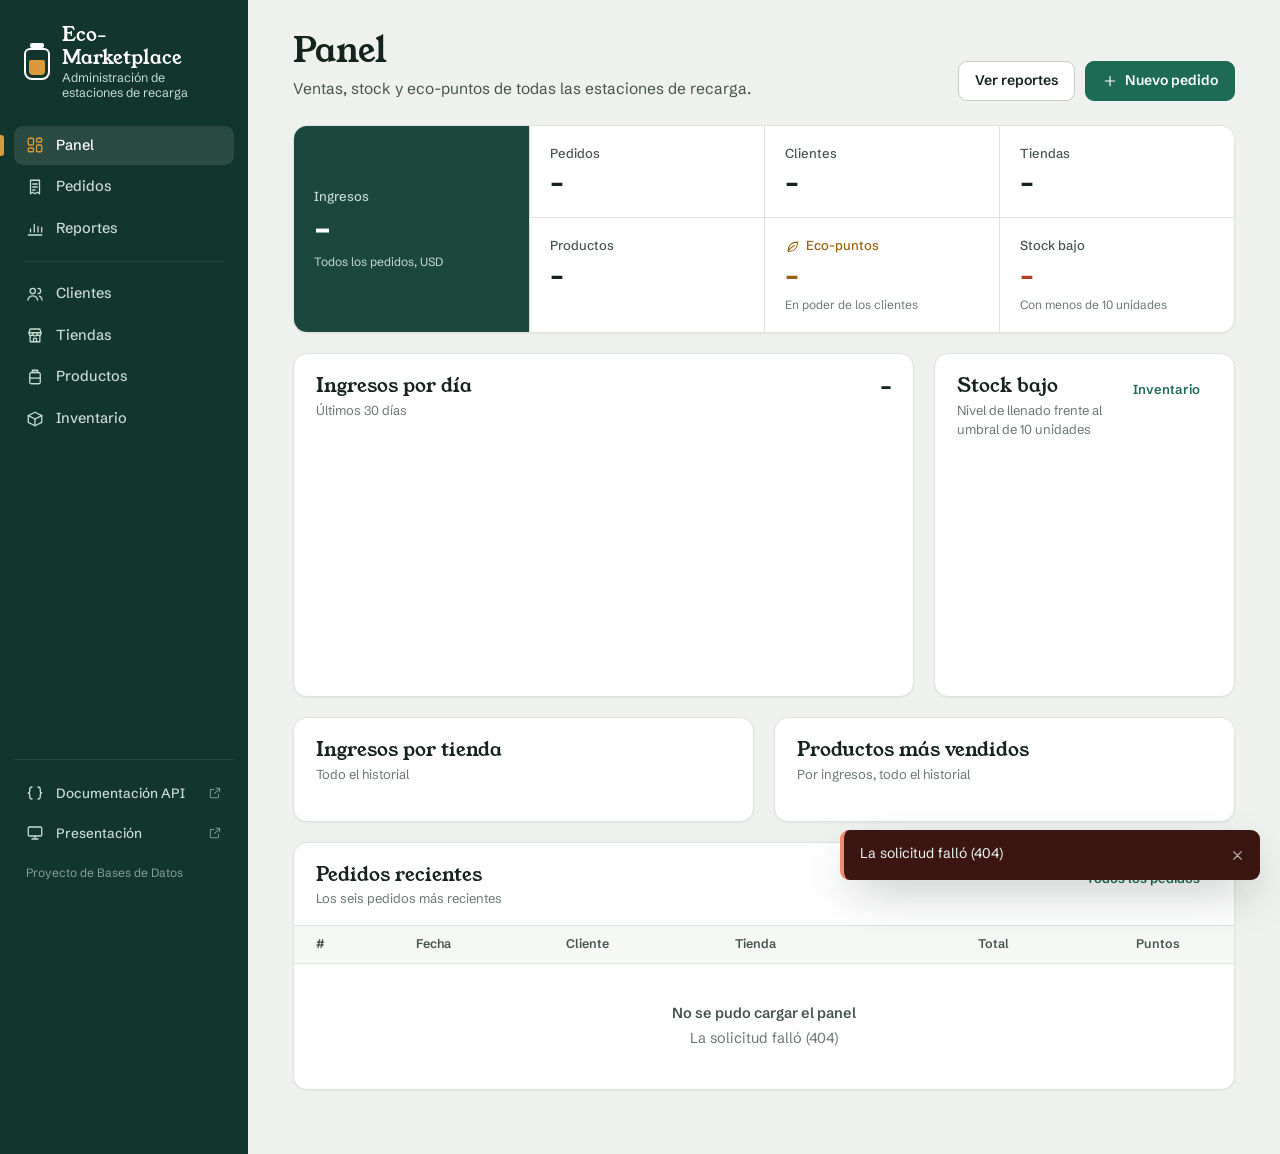
==== commit 402e74f3: "Translate the GUI to Spanish and update the presentation" ====
--- a/static/index.html
+++ b/static/index.html
@@ -1,10 +1,10 @@
 <!DOCTYPE html>
-<html lang="en">
+<html lang="es">
 <head>
   <meta charset="utf-8">
   <meta name="viewport" content="width=device-width, initial-scale=1">
   <meta name="color-scheme" content="light dark">
-  <title>Eco-Marketplace Admin</title>
+  <title>Administración Eco-Marketplace</title>
   <link rel="icon" href="data:image/svg+xml,%3Csvg xmlns='http://www.w3.org/2000/svg' viewBox='0 0 32 32'%3E%3Crect x='10' y='2' width='12' height='5' rx='1.5' fill='%23133A31'/%3E%3Crect x='6' y='7' width='20' height='23' rx='5' fill='%23133A31'/%3E%3Crect x='9' y='15' width='14' height='12' rx='3' fill='%23E0A447'/%3E%3C/svg%3E">
   <link rel="preconnect" href="https://fonts.googleapis.com">
   <link rel="preconnect" href="https://fonts.gstatic.com" crossorigin>
@@ -37,12 +37,12 @@
   </defs>
 </svg>
 
-<a class="skip-link" href="#main">Skip to content</a>
+<a class="skip-link" href="#main">Saltar al contenido</a>
 
 <div class="app">
   <!-- Top bar: only visible on narrow screens, where the sidebar becomes a drawer -->
   <header class="topbar">
-    <button type="button" class="icon-btn topbar-menu" id="nav-toggle" aria-controls="sidebar" aria-expanded="false" aria-label="Open navigation">
+    <button type="button" class="icon-btn topbar-menu" id="nav-toggle" aria-controls="sidebar" aria-expanded="false" aria-label="Abrir navegación">
       <svg class="icon"><use href="#i-menu"/></svg>
     </button>
     <a href="#dashboard" class="topbar-brand">
@@ -51,38 +51,38 @@
     </a>
   </header>
 
-  <aside class="sidebar" id="sidebar" aria-label="Main navigation">
+  <aside class="sidebar" id="sidebar" aria-label="Navegación principal">
     <a href="#dashboard" class="brand">
       <span class="brand-mark" aria-hidden="true"><span></span></span>
       <span class="brand-text">
         <strong>Eco-Marketplace</strong>
-        <span>Refill stations admin</span>
+        <span>Administración de estaciones de recarga</span>
       </span>
     </a>
 
     <nav class="nav">
-      <a href="#dashboard" data-page="dashboard"><svg class="icon"><use href="#i-dashboard"/></svg>Dashboard</a>
-      <a href="#orders" data-page="orders"><svg class="icon"><use href="#i-orders"/></svg>Orders</a>
-      <a href="#reports" data-page="reports"><svg class="icon"><use href="#i-reports"/></svg>Reports</a>
+      <a href="#dashboard" data-page="dashboard"><svg class="icon"><use href="#i-dashboard"/></svg>Panel</a>
+      <a href="#orders" data-page="orders"><svg class="icon"><use href="#i-orders"/></svg>Pedidos</a>
+      <a href="#reports" data-page="reports"><svg class="icon"><use href="#i-reports"/></svg>Reportes</a>
       <hr>
-      <a href="#customers" data-page="customers"><svg class="icon"><use href="#i-customers"/></svg>Customers</a>
-      <a href="#stores" data-page="stores"><svg class="icon"><use href="#i-stores"/></svg>Stores</a>
-      <a href="#products" data-page="products"><svg class="icon"><use href="#i-products"/></svg>Products</a>
-      <a href="#inventory" data-page="inventory"><svg class="icon"><use href="#i-inventory"/></svg>Inventory</a>
+      <a href="#customers" data-page="customers"><svg class="icon"><use href="#i-customers"/></svg>Clientes</a>
+      <a href="#stores" data-page="stores"><svg class="icon"><use href="#i-stores"/></svg>Tiendas</a>
+      <a href="#products" data-page="products"><svg class="icon"><use href="#i-products"/></svg>Productos</a>
+      <a href="#inventory" data-page="inventory"><svg class="icon"><use href="#i-inventory"/></svg>Inventario</a>
     </nav>
 
     <div class="sidebar-links">
       <a href="/api/docs" target="_blank" rel="noopener">
-        <svg class="icon"><use href="#i-api"/></svg>API docs
+        <svg class="icon"><use href="#i-api"/></svg>Documentación API
         <svg class="icon icon-ext" aria-hidden="true"><use href="#i-external"/></svg>
-        <span class="sr-only">(opens in a new tab)</span>
+        <span class="sr-only">(se abre en una pestaña nueva)</span>
       </a>
       <a href="/presentation" target="_blank" rel="noopener">
-        <svg class="icon"><use href="#i-slides"/></svg>Presentation
+        <svg class="icon"><use href="#i-slides"/></svg>Presentación
         <svg class="icon icon-ext" aria-hidden="true"><use href="#i-external"/></svg>
-        <span class="sr-only">(opens in a new tab)</span>
+        <span class="sr-only">(se abre en una pestaña nueva)</span>
       </a>
-      <p class="sidebar-note">Databases course project</p>
+      <p class="sidebar-note">Proyecto de Bases de Datos</p>
     </div>
   </aside>
   <div class="scrim" id="scrim" hidden></div>
@@ -90,49 +90,49 @@
   <main class="main" id="main" tabindex="-1">
 
     <!-- ============================== Dashboard ============================== -->
-    <section class="page" id="page-dashboard" data-title="Dashboard" hidden>
+    <section class="page" id="page-dashboard" data-title="Panel" hidden>
       <header class="page-head">
         <div>
-          <h1 tabindex="-1">Dashboard</h1>
-          <p class="lede">Sales, stock and eco-points across every refill station.</p>
+          <h1 tabindex="-1">Panel</h1>
+          <p class="lede">Ventas, stock y eco-puntos de todas las estaciones de recarga.</p>
         </div>
         <div class="page-actions">
-          <a href="#reports" class="btn">Open reports</a>
-          <a href="#orders" class="btn btn-primary"><svg class="icon"><use href="#i-plus"/></svg>New order</a>
+          <a href="#reports" class="btn">Ver reportes</a>
+          <a href="#orders" class="btn btn-primary"><svg class="icon"><use href="#i-plus"/></svg>Nuevo pedido</a>
         </div>
       </header>
 
-      <section class="ledger" aria-label="Key figures">
+      <section class="ledger" aria-label="Cifras clave">
         <div class="kpi kpi-lead">
-          <span class="kpi-label">Revenue</span>
+          <span class="kpi-label">Ingresos</span>
           <span class="kpi-value" id="kpi-ingresos">–</span>
-          <span class="kpi-note">All orders, USD</span>
+          <span class="kpi-note">Todos los pedidos, USD</span>
         </div>
         <div class="kpi">
-          <span class="kpi-label">Orders</span>
+          <span class="kpi-label">Pedidos</span>
           <span class="kpi-value" id="kpi-pedidos">–</span>
         </div>
         <div class="kpi">
-          <span class="kpi-label">Customers</span>
+          <span class="kpi-label">Clientes</span>
           <span class="kpi-value" id="kpi-clientes">–</span>
         </div>
         <div class="kpi">
-          <span class="kpi-label">Stores</span>
+          <span class="kpi-label">Tiendas</span>
           <span class="kpi-value" id="kpi-tiendas">–</span>
         </div>
         <div class="kpi">
-          <span class="kpi-label">Products</span>
+          <span class="kpi-label">Productos</span>
           <span class="kpi-value" id="kpi-productos">–</span>
         </div>
         <div class="kpi kpi-points">
-          <span class="kpi-label"><svg class="icon"><use href="#i-leaf"/></svg>Eco-points</span>
+          <span class="kpi-label"><svg class="icon"><use href="#i-leaf"/></svg>Eco-puntos</span>
           <span class="kpi-value" id="kpi-puntos_ecologicos">–</span>
-          <span class="kpi-note">Held by customers</span>
+          <span class="kpi-note">En poder de los clientes</span>
         </div>
         <a class="kpi kpi-alert" href="#inventory">
-          <span class="kpi-label">Low stock</span>
+          <span class="kpi-label">Stock bajo</span>
           <span class="kpi-value" id="kpi-stock_bajo">–</span>
-          <span class="kpi-note">Rows under 10 units</span>
+          <span class="kpi-note">Con menos de 10 unidades</span>
         </a>
       </section>
 
@@ -140,21 +140,21 @@
         <article class="panel dash-daily">
           <header class="panel-head">
             <div>
-              <h2>Revenue per day</h2>
-              <p class="panel-sub">Last 30 days</p>
+              <h2>Ingresos por día</h2>
+              <p class="panel-sub">Últimos 30 días</p>
             </div>
             <p class="panel-figure" id="daily-total">–</p>
           </header>
-          <div class="chart chart-line" id="dash-daily-chart" role="img" aria-label="Revenue per day for the last 30 days"></div>
+          <div class="chart chart-line" id="dash-daily-chart" role="img" aria-label="Ingresos por día de los últimos 30 días"></div>
         </article>
 
         <article class="panel dash-low">
           <header class="panel-head">
             <div>
-              <h2>Low stock</h2>
-              <p class="panel-sub">Fill level against the 10 unit threshold</p>
-            </div>
-            <a href="#inventory" class="btn btn-sm btn-ghost">Inventory</a>
+              <h2>Stock bajo</h2>
+              <p class="panel-sub">Nivel de llenado frente al umbral de 10 unidades</p>
+            </div>
+            <a href="#inventory" class="btn btn-sm btn-ghost">Inventario</a>
           </header>
           <ul class="stock-list" id="dash-low"></ul>
         </article>
@@ -162,8 +162,8 @@
         <article class="panel dash-stores">
           <header class="panel-head">
             <div>
-              <h2>Revenue by store</h2>
-              <p class="panel-sub">All time</p>
+              <h2>Ingresos por tienda</h2>
+              <p class="panel-sub">Todo el historial</p>
             </div>
           </header>
           <div id="dash-stores"></div>
@@ -172,8 +172,8 @@
         <article class="panel dash-top">
           <header class="panel-head">
             <div>
-              <h2>Top products</h2>
-              <p class="panel-sub">By revenue, all time</p>
+              <h2>Productos más vendidos</h2>
+              <p class="panel-sub">Por ingresos, todo el historial</p>
             </div>
           </header>
           <div id="dash-top"></div>
@@ -182,15 +182,15 @@
         <article class="panel dash-recent">
           <header class="panel-head">
             <div>
-              <h2>Recent orders</h2>
-              <p class="panel-sub">The six newest orders</p>
-            </div>
-            <a href="#orders" class="btn btn-sm btn-ghost">All orders</a>
+              <h2>Pedidos recientes</h2>
+              <p class="panel-sub">Los seis pedidos más recientes</p>
+            </div>
+            <a href="#orders" class="btn btn-sm btn-ghost">Todos los pedidos</a>
           </header>
           <div class="table-wrap">
             <table>
               <thead>
-                <tr><th>#</th><th>Date</th><th>Customer</th><th>Store</th><th class="num">Total</th><th class="num">Points</th><th class="actions"><span class="sr-only">Actions</span></th></tr>
+                <tr><th>#</th><th>Fecha</th><th>Cliente</th><th>Tienda</th><th class="num">Total</th><th class="num">Puntos</th><th class="actions"><span class="sr-only">Acciones</span></th></tr>
               </thead>
               <tbody id="dash-recent"></tbody>
             </table>
@@ -200,52 +200,52 @@
     </section>
 
     <!-- ============================== Orders ============================== -->
-    <section class="page" id="page-orders" data-title="Orders" hidden>
+    <section class="page" id="page-orders" data-title="Pedidos" hidden>
       <header class="page-head">
         <div>
-          <h1 tabindex="-1">Orders</h1>
-          <p class="lede">Build a refill order line by line, then review or change past orders.</p>
+          <h1 tabindex="-1">Pedidos</h1>
+          <p class="lede">Arme un pedido de recarga línea por línea y luego revise o modifique los pedidos anteriores.</p>
         </div>
       </header>
 
       <form class="panel cart" id="cart-form" novalidate>
         <div class="cart-main">
-          <h2>New order</h2>
+          <h2>Nuevo pedido</h2>
           <div class="field-row">
-            <label class="field">Customer
+            <label class="field">Cliente
               <select id="cart-customer" required></select>
             </label>
-            <label class="field">Store
+            <label class="field">Tienda
               <select id="cart-store" required></select>
             </label>
           </div>
 
           <fieldset class="cart-add" id="cart-add" disabled>
-            <legend class="sr-only">Add a product line</legend>
-            <label class="field grow">Product
+            <legend class="sr-only">Agregar una línea de producto</legend>
+            <label class="field grow">Producto
               <select id="cart-product"></select>
             </label>
-            <label class="field field-qty">Quantity
+            <label class="field field-qty">Cantidad
               <span class="input-unit">
-                <input id="cart-qty" type="number" min="0.01" step="0.01" inputmode="decimal" placeholder="0.00">
+                <input id="cart-qty" type="number" min="0.01" step="0.01" inputmode="decimal" placeholder="0,00">
                 <span class="unit" id="cart-unit"></span>
               </span>
             </label>
-            <button type="button" class="btn" id="cart-add-btn"><svg class="icon"><use href="#i-plus"/></svg>Add line</button>
+            <button type="button" class="btn" id="cart-add-btn"><svg class="icon"><use href="#i-plus"/></svg>Agregar línea</button>
           </fieldset>
-          <p class="hint" id="cart-hint" aria-live="polite">Choose a store to see the products it stocks.</p>
+          <p class="hint" id="cart-hint" aria-live="polite">Elija una tienda para ver los productos que tiene en stock.</p>
 
           <div class="table-wrap">
             <table class="cart-table stack-mobile">
               <thead>
                 <tr>
-                  <th>Product</th>
-                  <th class="num">Unit price</th>
-                  <th class="num">In stock</th>
-                  <th class="num">Quantity</th>
+                  <th>Producto</th>
+                  <th class="num">Precio unitario</th>
+                  <th class="num">En stock</th>
+                  <th class="num">Cantidad</th>
                   <th class="num">Subtotal</th>
-                  <th class="num">Points</th>
-                  <th class="actions"><span class="sr-only">Remove</span></th>
+                  <th class="num">Puntos</th>
+                  <th class="actions"><span class="sr-only">Quitar</span></th>
                 </tr>
               </thead>
               <tbody id="cart-body"></tbody>
@@ -253,34 +253,34 @@
           </div>
         </div>
 
-        <aside class="receipt" aria-label="Order summary">
-          <h3>Summary</h3>
+        <aside class="receipt" aria-label="Resumen del pedido">
+          <h3>Resumen</h3>
           <dl class="receipt-rows">
-            <div><dt>Customer</dt><dd id="sum-customer">Not chosen</dd></div>
-            <div><dt>Store</dt><dd id="sum-store">Not chosen</dd></div>
-            <div><dt>Lines</dt><dd id="sum-lines">0</dd></div>
+            <div><dt>Cliente</dt><dd id="sum-customer">Sin elegir</dd></div>
+            <div><dt>Tienda</dt><dd id="sum-store">Sin elegir</dd></div>
+            <div><dt>Líneas</dt><dd id="sum-lines">0</dd></div>
           </dl>
           <div class="receipt-total">
             <span>Total</span>
-            <strong id="sum-total">$0.00</strong>
-          </div>
-          <p class="receipt-points"><svg class="icon"><use href="#i-leaf"/></svg><span id="sum-points">0</span> eco-points to earn</p>
-          <button type="submit" class="btn btn-primary btn-block" id="cart-submit" disabled>Place order</button>
-          <button type="button" class="btn btn-ghost btn-block" id="cart-clear">Clear lines</button>
+            <strong id="sum-total">$0,00</strong>
+          </div>
+          <p class="receipt-points"><svg class="icon"><use href="#i-leaf"/></svg><span id="sum-points">0</span> eco-puntos por ganar</p>
+          <button type="submit" class="btn btn-primary btn-block" id="cart-submit" disabled>Registrar pedido</button>
+          <button type="button" class="btn btn-ghost btn-block" id="cart-clear">Vaciar líneas</button>
         </aside>
       </form>
 
       <article class="panel">
         <header class="panel-head panel-head-wrap">
           <div>
-            <h2>Order history</h2>
-            <p class="panel-sub" id="orders-count">Newest first</p>
+            <h2>Historial de pedidos</h2>
+            <p class="panel-sub" id="orders-count">Más recientes primero</p>
           </div>
           <div class="filters">
-            <label class="field field-inline">Customer
+            <label class="field field-inline">Cliente
               <select id="orders-filter-customer"></select>
             </label>
-            <label class="field field-inline">Store
+            <label class="field field-inline">Tienda
               <select id="orders-filter-store"></select>
             </label>
           </div>
@@ -288,7 +288,7 @@
         <div class="table-wrap">
           <table>
             <thead>
-              <tr><th>#</th><th>Date</th><th>Customer</th><th>Store</th><th class="num">Products</th><th class="num">Total</th><th class="num">Points</th><th class="actions"><span class="sr-only">Actions</span></th></tr>
+              <tr><th>#</th><th>Fecha</th><th>Cliente</th><th>Tienda</th><th class="num">Productos</th><th class="num">Total</th><th class="num">Puntos</th><th class="actions"><span class="sr-only">Acciones</span></th></tr>
             </thead>
             <tbody id="orders-body"></tbody>
           </table>
@@ -297,31 +297,31 @@
     </section>
 
     <!-- ============================== Reports ============================== -->
-    <section class="page" id="page-reports" data-title="Reports" hidden>
+    <section class="page" id="page-reports" data-title="Reportes" hidden>
       <header class="page-head">
         <div>
-          <h1 tabindex="-1">Reports</h1>
-          <p class="lede">Sales by store, product, customer and day for the dates you pick.</p>
+          <h1 tabindex="-1">Reportes</h1>
+          <p class="lede">Ventas por tienda, producto, cliente y día para las fechas que elija.</p>
         </div>
         <div class="page-actions">
-          <button type="button" class="btn" id="print-all"><svg class="icon"><use href="#i-print"/></svg>Print all</button>
+          <button type="button" class="btn" id="print-all"><svg class="icon"><use href="#i-print"/></svg>Imprimir todo</button>
         </div>
       </header>
 
       <form class="panel range" id="range-form">
-        <label class="field">From
+        <label class="field">Desde
           <input type="date" id="range-desde">
         </label>
-        <label class="field">To
+        <label class="field">Hasta
           <input type="date" id="range-hasta">
         </label>
-        <div class="presets" role="group" aria-label="Quick ranges">
-          <button type="button" class="chip" data-days="7">7 days</button>
-          <button type="button" class="chip" data-days="30">30 days</button>
-          <button type="button" class="chip" data-days="90">90 days</button>
-          <button type="button" class="chip" data-days="all">All time</button>
-        </div>
-        <button type="submit" class="btn btn-primary">Run reports</button>
+        <div class="presets" role="group" aria-label="Rangos rápidos">
+          <button type="button" class="chip" data-days="7">7 días</button>
+          <button type="button" class="chip" data-days="30">30 días</button>
+          <button type="button" class="chip" data-days="90">90 días</button>
+          <button type="button" class="chip" data-days="all">Todo</button>
+        </div>
+        <button type="submit" class="btn btn-primary">Generar reportes</button>
       </form>
       <p class="print-only print-range" id="print-range"></p>
 
@@ -329,21 +329,21 @@
         <article class="panel report" id="report-daily">
           <header class="panel-head panel-head-wrap">
             <div>
-              <h2>Revenue per day</h2>
-              <p class="panel-sub" id="daily-sub">Every day in the range, including days without sales</p>
+              <h2>Ingresos por día</h2>
+              <p class="panel-sub" id="daily-sub">Todos los días del rango, incluso los días sin ventas</p>
             </div>
             <div class="report-actions">
-              <button type="button" class="btn btn-sm" data-csv="daily"><svg class="icon"><use href="#i-download"/></svg>Export CSV</button>
-              <button type="button" class="btn btn-sm" data-print="report-daily"><svg class="icon"><use href="#i-print"/></svg>Print</button>
+              <button type="button" class="btn btn-sm" data-csv="daily"><svg class="icon"><use href="#i-download"/></svg>Exportar CSV</button>
+              <button type="button" class="btn btn-sm" data-print="report-daily"><svg class="icon"><use href="#i-print"/></svg>Imprimir</button>
             </div>
           </header>
           <div class="report-stats" id="daily-stats"></div>
-          <div class="chart chart-line" id="report-daily-chart" role="img" aria-label="Revenue per day"></div>
+          <div class="chart chart-line" id="report-daily-chart" role="img" aria-label="Ingresos por día"></div>
           <details class="report-table">
-            <summary>Show daily table</summary>
+            <summary>Ver tabla diaria</summary>
             <div class="table-wrap">
               <table>
-                <thead><tr><th>Day</th><th class="num">Orders</th><th class="num">Revenue</th></tr></thead>
+                <thead><tr><th>Día</th><th class="num">Pedidos</th><th class="num">Ingresos</th></tr></thead>
                 <tbody id="daily-body"></tbody>
               </table>
             </div>
@@ -353,19 +353,19 @@
         <article class="panel report" id="report-stores">
           <header class="panel-head panel-head-wrap">
             <div>
-              <h2>Sales by store</h2>
-              <p class="panel-sub">Revenue, orders and average ticket per branch</p>
+              <h2>Ventas por tienda</h2>
+              <p class="panel-sub">Ingresos, pedidos y ticket promedio por sucursal</p>
             </div>
             <div class="report-actions">
-              <button type="button" class="btn btn-sm" data-csv="stores"><svg class="icon"><use href="#i-download"/></svg>Export CSV</button>
-              <button type="button" class="btn btn-sm" data-print="report-stores"><svg class="icon"><use href="#i-print"/></svg>Print</button>
+              <button type="button" class="btn btn-sm" data-csv="stores"><svg class="icon"><use href="#i-download"/></svg>Exportar CSV</button>
+              <button type="button" class="btn btn-sm" data-print="report-stores"><svg class="icon"><use href="#i-print"/></svg>Imprimir</button>
             </div>
           </header>
           <div class="report-split">
           <div id="stores-chart"></div>
           <div class="table-wrap">
             <table>
-              <thead><tr><th>Store</th><th class="num">Orders</th><th class="num">Revenue</th><th class="num">Avg. ticket</th></tr></thead>
+              <thead><tr><th>Tienda</th><th class="num">Pedidos</th><th class="num">Ingresos</th><th class="num">Ticket promedio</th></tr></thead>
               <tbody id="stores-report-body"></tbody>
             </table>
           </div>
@@ -375,26 +375,26 @@
         <article class="panel report" id="report-products">
           <header class="panel-head panel-head-wrap">
             <div>
-              <h2>Best-selling products</h2>
-              <p class="panel-sub">Ranked by revenue</p>
+              <h2>Productos más vendidos</h2>
+              <p class="panel-sub">Ordenados por ingresos</p>
             </div>
             <div class="report-actions">
-              <label class="field field-inline">Show
+              <label class="field field-inline">Mostrar
                 <select id="products-limit">
-                  <option value="5">Top 5</option>
-                  <option value="10" selected>Top 10</option>
-                  <option value="20">Top 20</option>
+                  <option value="5">Primeros 5</option>
+                  <option value="10" selected>Primeros 10</option>
+                  <option value="20">Primeros 20</option>
                 </select>
               </label>
-              <button type="button" class="btn btn-sm" data-csv="products"><svg class="icon"><use href="#i-download"/></svg>Export CSV</button>
-              <button type="button" class="btn btn-sm" data-print="report-products"><svg class="icon"><use href="#i-print"/></svg>Print</button>
+              <button type="button" class="btn btn-sm" data-csv="products"><svg class="icon"><use href="#i-download"/></svg>Exportar CSV</button>
+              <button type="button" class="btn btn-sm" data-print="report-products"><svg class="icon"><use href="#i-print"/></svg>Imprimir</button>
             </div>
           </header>
           <div class="report-split">
           <div id="products-chart"></div>
           <div class="table-wrap">
             <table>
-              <thead><tr><th>Product</th><th class="num">Quantity sold</th><th class="num">Orders</th><th class="num">Revenue</th></tr></thead>
+              <thead><tr><th>Producto</th><th class="num">Cantidad vendida</th><th class="num">Pedidos</th><th class="num">Ingresos</th></tr></thead>
               <tbody id="products-report-body"></tbody>
             </table>
           </div>
@@ -404,26 +404,26 @@
         <article class="panel report" id="report-customers">
           <header class="panel-head panel-head-wrap">
             <div>
-              <h2>Top customers</h2>
-              <p class="panel-sub">Ranked by amount spent</p>
+              <h2>Mejores clientes</h2>
+              <p class="panel-sub">Ordenados por monto gastado</p>
             </div>
             <div class="report-actions">
-              <label class="field field-inline">Show
+              <label class="field field-inline">Mostrar
                 <select id="customers-limit">
-                  <option value="5">Top 5</option>
-                  <option value="10" selected>Top 10</option>
-                  <option value="20">Top 20</option>
+                  <option value="5">Primeros 5</option>
+                  <option value="10" selected>Primeros 10</option>
+                  <option value="20">Primeros 20</option>
                 </select>
               </label>
-              <button type="button" class="btn btn-sm" data-csv="customers"><svg class="icon"><use href="#i-download"/></svg>Export CSV</button>
-              <button type="button" class="btn btn-sm" data-print="report-customers"><svg class="icon"><use href="#i-print"/></svg>Print</button>
+              <button type="button" class="btn btn-sm" data-csv="customers"><svg class="icon"><use href="#i-download"/></svg>Exportar CSV</button>
+              <button type="button" class="btn btn-sm" data-print="report-customers"><svg class="icon"><use href="#i-print"/></svg>Imprimir</button>
             </div>
           </header>
           <div class="report-split">
           <div id="customers-chart"></div>
           <div class="table-wrap">
             <table>
-              <thead><tr><th>Customer</th><th class="num">Orders</th><th class="num">Spent</th><th class="num">Points held</th></tr></thead>
+              <thead><tr><th>Cliente</th><th class="num">Pedidos</th><th class="num">Gastado</th><th class="num">Puntos acumulados</th></tr></thead>
               <tbody id="customers-report-body"></tbody>
             </table>
           </div>
@@ -433,39 +433,39 @@
     </section>
 
     <!-- ============================== Customers ============================== -->
-    <section class="page" id="page-customers" data-title="Customers" hidden>
+    <section class="page" id="page-customers" data-title="Clientes" hidden>
       <header class="page-head">
         <div>
-          <h1 tabindex="-1">Customers</h1>
-          <p class="lede">People who refill at our stations and the eco-points they hold.</p>
+          <h1 tabindex="-1">Clientes</h1>
+          <p class="lede">Las personas que recargan en nuestras estaciones y los eco-puntos que tienen.</p>
         </div>
       </header>
 
       <form id="customer-form" class="panel form-panel">
-        <h2>Add a customer</h2>
+        <h2>Agregar un cliente</h2>
         <div class="field-row">
-          <label class="field grow">Full name <input name="nombre_completo" required maxlength="100" autocomplete="off"></label>
-          <label class="field grow">Email <input name="correo_electronico" type="email" required maxlength="120" autocomplete="off"></label>
-          <button type="submit" class="btn btn-primary">Add customer</button>
+          <label class="field grow">Nombre completo <input name="nombre_completo" required maxlength="100" autocomplete="off"></label>
+          <label class="field grow">Correo electrónico <input name="correo_electronico" type="email" required maxlength="120" autocomplete="off"></label>
+          <button type="submit" class="btn btn-primary">Agregar cliente</button>
         </div>
       </form>
 
       <article class="panel">
         <header class="panel-head panel-head-wrap">
           <div>
-            <h2>Customer list</h2>
+            <h2>Lista de clientes</h2>
             <p class="panel-sub" id="customers-count"></p>
           </div>
           <label class="search">
             <svg class="icon" aria-hidden="true"><use href="#i-search"/></svg>
-            <span class="sr-only">Search customers</span>
-            <input id="customer-search" type="search" placeholder="Search by name or email">
+            <span class="sr-only">Buscar clientes</span>
+            <input id="customer-search" type="search" placeholder="Buscar por nombre o correo">
           </label>
         </header>
         <div class="table-wrap">
           <table>
             <thead>
-              <tr><th>ID</th><th>Name</th><th>Email</th><th class="num">Eco-points</th><th class="actions"><span class="sr-only">Actions</span></th></tr>
+              <tr><th>ID</th><th>Nombre</th><th>Correo electrónico</th><th class="num">Eco-puntos</th><th class="actions"><span class="sr-only">Acciones</span></th></tr>
             </thead>
             <tbody id="customers-body"></tbody>
           </table>
@@ -474,34 +474,34 @@
     </section>
 
     <!-- ============================== Stores ============================== -->
-    <section class="page" id="page-stores" data-title="Stores" hidden>
+    <section class="page" id="page-stores" data-title="Tiendas" hidden>
       <header class="page-head">
         <div>
-          <h1 tabindex="-1">Stores</h1>
-          <p class="lede">Refill stations and where to find them.</p>
+          <h1 tabindex="-1">Tiendas</h1>
+          <p class="lede">Las estaciones de recarga y dónde encontrarlas.</p>
         </div>
       </header>
 
       <form id="store-form" class="panel form-panel">
-        <h2>Add a store</h2>
+        <h2>Agregar una tienda</h2>
         <div class="field-row">
-          <label class="field">Branch name <input name="nombre_sucursal" required maxlength="100" autocomplete="off"></label>
-          <label class="field grow">Address <input name="direccion" required maxlength="200" autocomplete="off"></label>
-          <button type="submit" class="btn btn-primary">Add store</button>
+          <label class="field">Nombre de la sucursal <input name="nombre_sucursal" required maxlength="100" autocomplete="off"></label>
+          <label class="field grow">Dirección <input name="direccion" required maxlength="200" autocomplete="off"></label>
+          <button type="submit" class="btn btn-primary">Agregar tienda</button>
         </div>
       </form>
 
       <article class="panel">
         <header class="panel-head">
           <div>
-            <h2>Store list</h2>
+            <h2>Lista de tiendas</h2>
             <p class="panel-sub" id="stores-count"></p>
           </div>
         </header>
         <div class="table-wrap">
           <table>
             <thead>
-              <tr><th>ID</th><th>Branch name</th><th>Address</th><th class="actions"><span class="sr-only">Actions</span></th></tr>
+              <tr><th>ID</th><th>Nombre de la sucursal</th><th>Dirección</th><th class="actions"><span class="sr-only">Acciones</span></th></tr>
             </thead>
             <tbody id="stores-body"></tbody>
           </table>
@@ -510,47 +510,47 @@
     </section>
 
     <!-- ============================== Products ============================== -->
-    <section class="page" id="page-products" data-title="Products" hidden>
+    <section class="page" id="page-products" data-title="Productos" hidden>
       <header class="page-head">
         <div>
-          <h1 tabindex="-1">Products</h1>
-          <p class="lede">Everything sold by weight or volume, with its price per unit.</p>
+          <h1 tabindex="-1">Productos</h1>
+          <p class="lede">Todo lo que se vende por peso o volumen, con su precio por unidad.</p>
         </div>
       </header>
 
       <form id="product-form" class="panel form-panel">
-        <h2>Add a product</h2>
+        <h2>Agregar un producto</h2>
         <div class="field-row">
-          <label class="field grow">Name <input name="nombre" required maxlength="100" autocomplete="off"></label>
-          <label class="field">Unit <input name="unidad_medida" required maxlength="20" list="unit-options" placeholder="liters, kg…"></label>
-          <label class="field field-price">Price per unit (USD)
+          <label class="field grow">Nombre <input name="nombre" required maxlength="100" autocomplete="off"></label>
+          <label class="field">Unidad <input name="unidad_medida" required maxlength="20" list="unit-options" placeholder="litros, kg…"></label>
+          <label class="field field-price">Precio por unidad (USD)
             <span class="input-unit input-prefix">
               <span class="unit">$</span>
-              <input name="precio_unitario" type="number" min="0" step="0.01" inputmode="decimal" required placeholder="0.00">
+              <input name="precio_unitario" type="number" min="0" step="0.01" inputmode="decimal" required placeholder="0,00">
             </span>
           </label>
-          <button type="submit" class="btn btn-primary">Add product</button>
+          <button type="submit" class="btn btn-primary">Agregar producto</button>
         </div>
       </form>
       <datalist id="unit-options">
-        <option value="liters"></option>
-        <option value="milliliters"></option>
+        <option value="litros"></option>
+        <option value="mililitros"></option>
+        <option value="gramos"></option>
         <option value="kg"></option>
-        <option value="grams"></option>
-        <option value="units"></option>
+        <option value="unidades"></option>
       </datalist>
 
       <article class="panel">
         <header class="panel-head">
           <div>
-            <h2>Product list</h2>
+            <h2>Lista de productos</h2>
             <p class="panel-sub" id="products-count"></p>
           </div>
         </header>
         <div class="table-wrap">
           <table>
             <thead>
-              <tr><th>ID</th><th>Name</th><th>Unit</th><th class="num">Price per unit</th><th class="actions"><span class="sr-only">Actions</span></th></tr>
+              <tr><th>ID</th><th>Nombre</th><th>Unidad</th><th class="num">Precio por unidad</th><th class="actions"><span class="sr-only">Acciones</span></th></tr>
             </thead>
             <tbody id="products-body"></tbody>
           </table>
@@ -559,41 +559,41 @@
     </section>
 
     <!-- ============================== Inventory ============================== -->
-    <section class="page" id="page-inventory" data-title="Inventory" hidden>
+    <section class="page" id="page-inventory" data-title="Inventario" hidden>
       <header class="page-head">
         <div>
-          <h1 tabindex="-1">Inventory</h1>
-          <p class="lede">Stock of each product at each store. Rows under 10 units are flagged.</p>
+          <h1 tabindex="-1">Inventario</h1>
+          <p class="lede">Stock de cada producto en cada tienda. Se marcan los registros con menos de 10 unidades.</p>
         </div>
       </header>
 
       <form id="inventory-form" class="panel form-panel">
-        <h2>Stock a product at a store</h2>
+        <h2>Agregar stock de un producto a una tienda</h2>
         <div class="field-row">
-          <label class="field">Store <select name="tienda_id" id="inventory-store" required></select></label>
-          <label class="field grow">Product <select name="producto_id" id="inventory-product" required></select></label>
-          <label class="field field-qty">Quantity <input name="cantidad_stock" type="number" min="0" step="0.01" inputmode="decimal" required placeholder="0.00"></label>
-          <button type="submit" class="btn btn-primary">Add to inventory</button>
+          <label class="field">Tienda <select name="tienda_id" id="inventory-store" required></select></label>
+          <label class="field grow">Producto <select name="producto_id" id="inventory-product" required></select></label>
+          <label class="field field-qty">Cantidad <input name="cantidad_stock" type="number" min="0" step="0.01" inputmode="decimal" required placeholder="0,00"></label>
+          <button type="submit" class="btn btn-primary">Agregar al inventario</button>
         </div>
       </form>
 
       <article class="panel">
         <header class="panel-head panel-head-wrap">
           <div>
-            <h2>Stock per store</h2>
-            <p class="panel-sub">Edit a quantity and press Enter or Save</p>
+            <h2>Stock por tienda</h2>
+            <p class="panel-sub">Edite una cantidad y presione Enter o Guardar</p>
           </div>
           <div class="filters">
-            <label class="field field-inline">Store
+            <label class="field field-inline">Tienda
               <select id="inventory-filter"></select>
             </label>
-            <label class="check"><input type="checkbox" id="inventory-low-only"> Low stock only</label>
+            <label class="check"><input type="checkbox" id="inventory-low-only"> Solo stock bajo</label>
           </div>
         </header>
         <div class="table-wrap">
           <table>
             <thead>
-              <tr><th>Store</th><th>Product</th><th>Level</th><th class="num">Stock</th><th class="actions"><span class="sr-only">Actions</span></th></tr>
+              <tr><th>Tienda</th><th>Producto</th><th>Nivel</th><th class="num">Stock</th><th class="actions"><span class="sr-only">Acciones</span></th></tr>
             </thead>
             <tbody id="inventory-body"></tbody>
           </table>
@@ -610,14 +610,14 @@
 <dialog id="edit-dialog" class="modal" aria-labelledby="edit-title">
   <form id="edit-form" novalidate>
     <header class="modal-head">
-      <h2 id="edit-title">Edit</h2>
-      <button type="button" class="icon-btn" data-close aria-label="Close"><svg class="icon"><use href="#i-close"/></svg></button>
+      <h2 id="edit-title">Editar</h2>
+      <button type="button" class="icon-btn" data-close aria-label="Cerrar"><svg class="icon"><use href="#i-close"/></svg></button>
     </header>
     <div class="modal-body" id="edit-fields"></div>
     <p class="form-error" id="edit-error" role="alert" hidden></p>
     <footer class="modal-foot">
-      <button type="button" class="btn" data-close>Cancel</button>
-      <button type="submit" class="btn btn-primary">Save changes</button>
+      <button type="button" class="btn" data-close>Cancelar</button>
+      <button type="submit" class="btn btn-primary">Guardar cambios</button>
     </footer>
   </form>
 </dialog>
@@ -626,12 +626,12 @@
 <dialog id="confirm-dialog" class="modal modal-sm" aria-labelledby="confirm-title">
   <form method="dialog">
     <header class="modal-head">
-      <h2 id="confirm-title">Are you sure?</h2>
+      <h2 id="confirm-title">¿Está seguro?</h2>
     </header>
     <p class="modal-body" id="confirm-text"></p>
     <footer class="modal-foot">
-      <button value="no" class="btn" autofocus>Keep it</button>
-      <button value="yes" class="btn btn-danger" id="confirm-yes">Delete</button>
+      <button value="no" class="btn" autofocus>No, volver</button>
+      <button value="yes" class="btn btn-danger" id="confirm-yes">Eliminar</button>
     </footer>
   </form>
 </dialog>
@@ -640,16 +640,16 @@
 <dialog id="history-dialog" class="modal modal-wide" aria-labelledby="history-title">
   <header class="modal-head">
     <div>
-      <h2 id="history-title">Order history</h2>
+      <h2 id="history-title">Historial de pedidos</h2>
       <p class="panel-sub" id="history-summary"></p>
     </div>
-    <button type="button" class="icon-btn" data-close aria-label="Close"><svg class="icon"><use href="#i-close"/></svg></button>
+    <button type="button" class="icon-btn" data-close aria-label="Cerrar"><svg class="icon"><use href="#i-close"/></svg></button>
   </header>
   <div class="modal-body">
     <div class="table-wrap">
       <table>
         <thead>
-          <tr><th>#</th><th>Date</th><th>Store</th><th>Products</th><th class="num">Total</th><th class="num">Points</th><th class="actions"><span class="sr-only">Actions</span></th></tr>
+          <tr><th>#</th><th>Fecha</th><th>Tienda</th><th>Productos</th><th class="num">Total</th><th class="num">Puntos</th><th class="actions"><span class="sr-only">Acciones</span></th></tr>
         </thead>
         <tbody id="history-body"></tbody>
       </table>
@@ -661,10 +661,10 @@
 <dialog id="order-drawer" class="drawer" aria-labelledby="drawer-title">
   <header class="drawer-head">
     <div>
-      <h2 id="drawer-title">Order</h2>
+      <h2 id="drawer-title">Pedido</h2>
       <p class="panel-sub" id="drawer-sub"></p>
     </div>
-    <button type="button" class="icon-btn" data-close aria-label="Close order details"><svg class="icon"><use href="#i-close"/></svg></button>
+    <button type="button" class="icon-btn" data-close aria-label="Cerrar detalle del pedido"><svg class="icon"><use href="#i-close"/></svg></button>
   </header>
   <div class="drawer-body" id="drawer-body"></div>
 </dialog>
--- a/static/css/style.css
+++ b/static/css/style.css
@@ -1486,7 +1486,7 @@
 
 .stock-edit .unit {
   color: var(--muted);
-  min-width: 46px;
+  min-width: 4.6em; /* fits "unidades" so the inputs line up */
   text-align: left;
 }
 
@@ -2173,6 +2173,21 @@
 
   .field-inline select {
     max-width: 160px;
+  }
+
+  /* filters get a full row each, so longer Spanish options ("Todos los clientes") aren't clipped */
+  .filters {
+    width: 100%;
+  }
+
+  .filters .field-inline {
+    flex: 1 1 100%;
+  }
+
+  .filters .field-inline select {
+    flex: 1;
+    min-width: 0;
+    max-width: none;
   }
 
   .report-stats {
